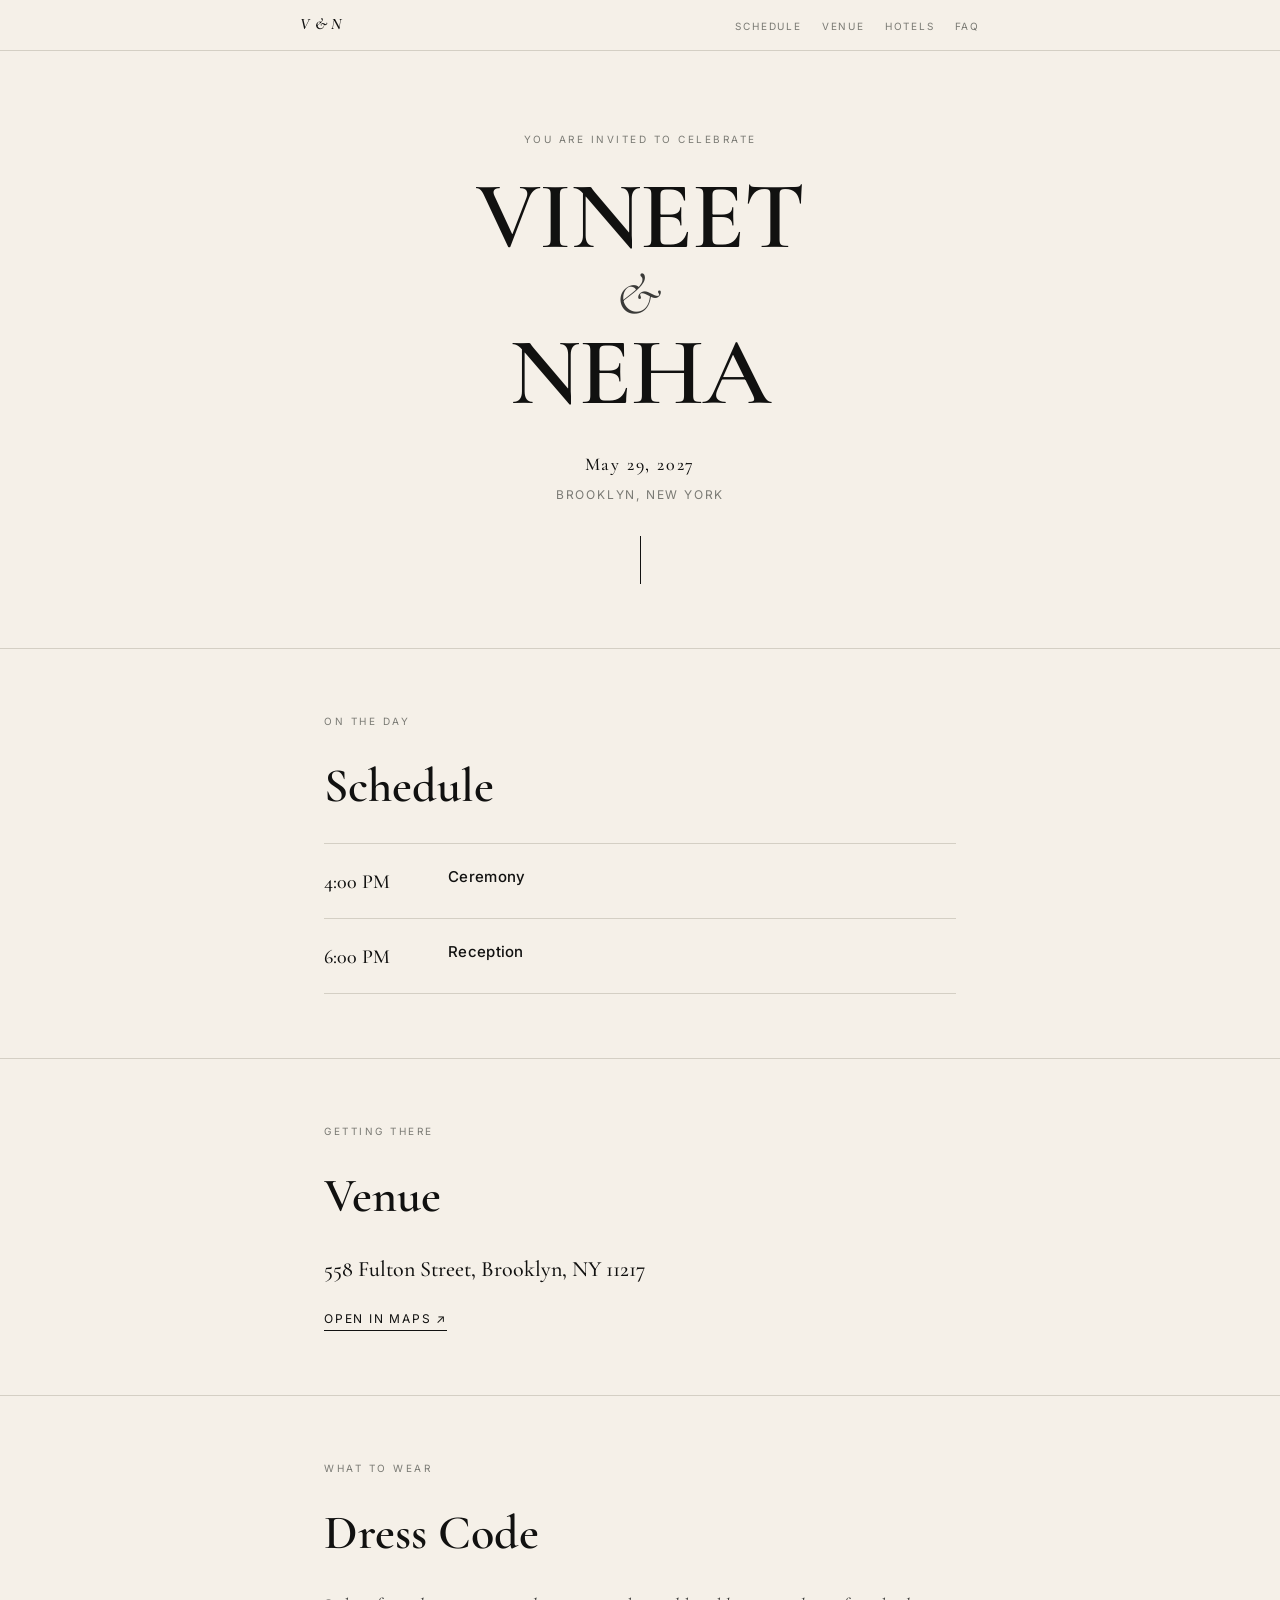
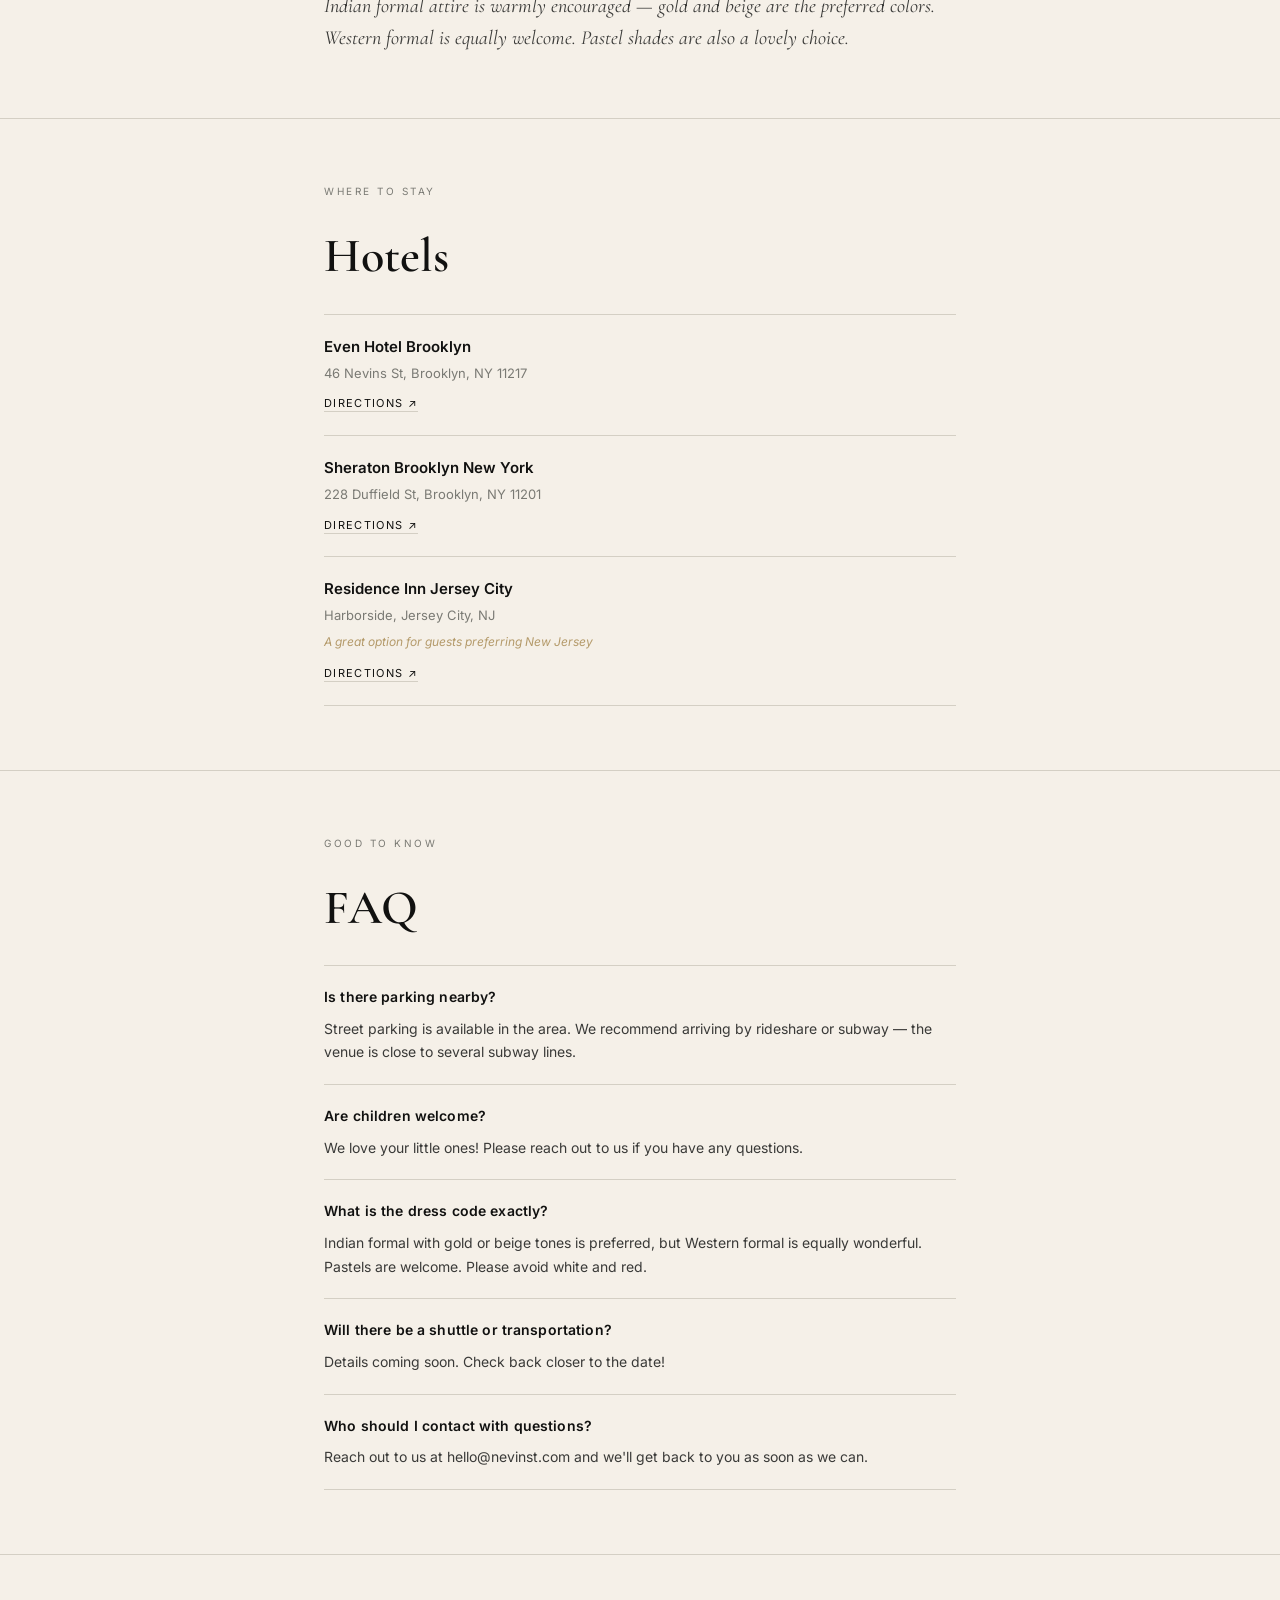
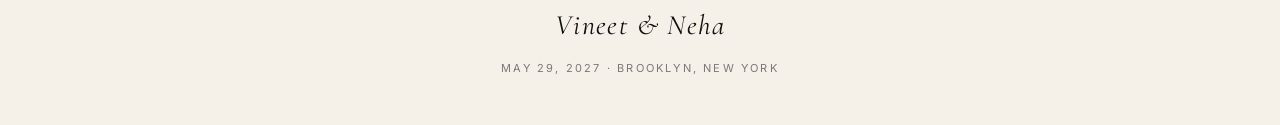
==== index.html @ 310048c6 "Initial wedding site — Vineet & Neha Static mobile-first single-page site with schedule, venue, dres" ====
<!DOCTYPE html>
<html lang="en">
<head>
  <meta charset="UTF-8" />
  <meta name="viewport" content="width=device-width, initial-scale=1.0" />
  <title>Vineet &amp; Neha — May 29, 2027</title>
  <meta name="description" content="Wedding logistics for Vineet &amp; Neha — May 29, 2027, Brooklyn, New York." />

  <!-- Fonts -->
  <link rel="preconnect" href="https://fonts.googleapis.com" />
  <link rel="preconnect" href="https://fonts.gstatic.com" crossorigin />
  <link href="https://fonts.googleapis.com/css2?family=Cormorant+Garamond:ital,wght@0,400;0,500;0,600;1,300;1,400;1,500&family=Inter:wght@400;500;600&display=swap" rel="stylesheet" />

  <link rel="stylesheet" href="style.css" />
</head>
<body>

  <!-- Navigation -->
  <nav>
    <div class="nav-inner">
      <a href="#hero" class="nav-brand">V &amp; N</a>
      <ul class="nav-links">
        <li><a href="#schedule">Schedule</a></li>
        <li><a href="#venue">Venue</a></li>
        <li><a href="#hotels">Hotels</a></li>
        <li><a href="#faq">FAQ</a></li>
      </ul>
    </div>
  </nav>

  <main>
    <!-- Hero -->
    <section id="hero">
      <div class="container">
        <p class="hero-eyebrow">You are invited to celebrate</p>
        <h1 class="hero-names">
          <span id="hero-p1"></span>
          <span class="hero-amp">&amp;</span>
          <span id="hero-p2"></span>
        </h1>
        <div class="hero-meta">
          <span class="hero-date" id="hero-date"></span>
          <span class="hero-location">Brooklyn, New York</span>
        </div>
        <div class="hero-rule"></div>
      </div>
    </section>

    <!-- Schedule -->
    <section id="schedule">
      <div class="container">
        <p class="section-label">On the day</p>
        <h2 class="section-title">Schedule</h2>
        <ul class="schedule-list" id="schedule-list"></ul>
      </div>
    </section>

    <!-- Venue -->
    <section id="venue">
      <div class="container">
        <p class="section-label">Getting there</p>
        <h2 class="section-title">Venue</h2>
        <p class="venue-address" id="venue-address"></p>
        <a class="map-link" id="venue-map" href="#" target="_blank" rel="noopener">
          Open in Maps ↗
        </a>
      </div>
    </section>

    <!-- Dress Code -->
    <section id="dresscode">
      <div class="container">
        <p class="section-label">What to wear</p>
        <h2 class="section-title">Dress Code</h2>
        <p class="dresscode-text" id="dresscode-text"></p>
      </div>
    </section>

    <!-- Hotels -->
    <section id="hotels">
      <div class="container">
        <p class="section-label">Where to stay</p>
        <h2 class="section-title">Hotels</h2>
        <ul class="hotel-list" id="hotel-list"></ul>
      </div>
    </section>

    <!-- FAQ -->
    <section id="faq">
      <div class="container">
        <p class="section-label">Good to know</p>
        <h2 class="section-title">FAQ</h2>
        <ul class="faq-list" id="faq-list"></ul>
      </div>
    </section>
  </main>

  <footer>
    <div class="container">
      <p class="footer-names" id="footer-names"></p>
      <p class="footer-date" id="footer-date"></p>
    </div>
  </footer>

  <!-- Content data -->
  <script src="content.js"></script>

  <!-- Render -->
  <script>
    // Hero
    document.getElementById("hero-p1").textContent = WEDDING.partner1.toUpperCase();
    document.getElementById("hero-p2").textContent = WEDDING.partner2.toUpperCase();
    document.getElementById("hero-date").textContent = WEDDING.date.display;

    // Schedule
    const scheduleList = document.getElementById("schedule-list");
    WEDDING.schedule.forEach(item => {
      const li = document.createElement("li");
      li.className = "schedule-item";
      li.innerHTML = `
        <span class="schedule-time">${item.time}</span>
        <span>
          <span class="schedule-event">${item.event}</span>
          ${item.note ? `<p class="schedule-note">${item.note}</p>` : ""}
        </span>
      `;
      scheduleList.appendChild(li);
    });

    // Venue
    document.getElementById("venue-address").textContent = WEDDING.venue.address;
    const mapLink = document.getElementById("venue-map");
    mapLink.href = WEDDING.venue.mapsUrl;

    // Dress code
    document.getElementById("dresscode-text").textContent = WEDDING.dresscode;

    // Hotels
    const hotelList = document.getElementById("hotel-list");
    WEDDING.hotels.forEach(hotel => {
      const li = document.createElement("li");
      li.className = "hotel-item";
      li.innerHTML = `
        <p class="hotel-name">${hotel.name}</p>
        <p class="hotel-address">${hotel.address}</p>
        ${hotel.note ? `<p class="hotel-note">${hotel.note}</p>` : ""}
        <a class="hotel-maps" href="${hotel.mapsUrl}" target="_blank" rel="noopener">Directions ↗</a>
      `;
      hotelList.appendChild(li);
    });

    // FAQ
    const faqList = document.getElementById("faq-list");
    WEDDING.faq.forEach(item => {
      const li = document.createElement("li");
      li.className = "faq-item";
      li.innerHTML = `
        <p class="faq-q">${item.q}</p>
        <p class="faq-a">${item.a}</p>
      `;
      faqList.appendChild(li);
    });

    // Footer
    document.getElementById("footer-names").textContent =
      `${WEDDING.partner1} & ${WEDDING.partner2}`;
    document.getElementById("footer-date").textContent = WEDDING.date.display + " · Brooklyn, New York";
  </script>

</body>
</html>
---- style.css ----
/* ─── Reset & Base ─────────────────────────────────────────────────────────── */
*, *::before, *::after { box-sizing: border-box; margin: 0; padding: 0; }

:root {
  --cream: #f5f0e8;
  --ink: #111110;
  --ink-soft: #3a3a38;
  --ink-muted: #7a7a74;
  --gold: #b49a6a;
  --rule: #d4cfc4;
  --font-display: 'Cormorant Garamond', 'Georgia', serif;
  --font-body: 'Inter', system-ui, sans-serif;
}

html { scroll-behavior: smooth; }

body {
  background: var(--cream);
  color: var(--ink);
  font-family: var(--font-body);
  font-size: 16px;
  line-height: 1.6;
  -webkit-font-smoothing: antialiased;
}

/* ─── Layout ───────────────────────────────────────────────────────────────── */
.container {
  width: 100%;
  max-width: 680px;
  margin: 0 auto;
  padding: 0 24px;
}

section {
  padding: 64px 0;
  border-top: 1px solid var(--rule);
}

section:first-of-type { border-top: none; }

/* ─── Hero ─────────────────────────────────────────────────────────────────── */
#hero {
  padding: 80px 0 64px;
  text-align: center;
  border-top: none;
}

.hero-eyebrow {
  font-family: var(--font-body);
  font-size: 10px;
  letter-spacing: 0.25em;
  text-transform: uppercase;
  color: var(--ink-muted);
  margin-bottom: 24px;
}

.hero-names {
  font-family: var(--font-display);
  font-size: clamp(56px, 14vw, 96px);
  font-weight: 600;
  letter-spacing: -0.01em;
  line-height: 0.95;
  text-transform: uppercase;
}

.hero-amp {
  display: block;
  font-style: italic;
  font-weight: 300;
  font-size: clamp(36px, 9vw, 60px);
  color: var(--ink-soft);
  letter-spacing: 0.05em;
  margin: 4px 0;
}

.hero-meta {
  margin-top: 32px;
  display: flex;
  flex-direction: column;
  align-items: center;
  gap: 6px;
}

.hero-date {
  font-family: var(--font-display);
  font-size: 18px;
  font-weight: 500;
  letter-spacing: 0.1em;
}

.hero-location {
  font-size: 12px;
  letter-spacing: 0.15em;
  text-transform: uppercase;
  color: var(--ink-muted);
}

.hero-rule {
  width: 1px;
  height: 48px;
  background: var(--ink);
  margin: 32px auto 0;
}

/* ─── Section headings ─────────────────────────────────────────────────────── */
.section-label {
  font-size: 10px;
  letter-spacing: 0.25em;
  text-transform: uppercase;
  color: var(--ink-muted);
  margin-bottom: 32px;
}

.section-title {
  font-family: var(--font-display);
  font-size: clamp(32px, 8vw, 48px);
  font-weight: 600;
  line-height: 1.05;
  margin-bottom: 32px;
}

/* ─── Schedule ─────────────────────────────────────────────────────────────── */
.schedule-list {
  list-style: none;
  display: flex;
  flex-direction: column;
  gap: 0;
}

.schedule-item {
  display: grid;
  grid-template-columns: 100px 1fr;
  gap: 0 24px;
  padding: 20px 0;
  border-bottom: 1px solid var(--rule);
  align-items: start;
}

.schedule-item:first-child { border-top: 1px solid var(--rule); }

.schedule-time {
  font-family: var(--font-display);
  font-size: 20px;
  font-weight: 500;
  padding-top: 2px;
}

.schedule-event {
  font-size: 15px;
  font-weight: 500;
  letter-spacing: 0.02em;
}

.schedule-note {
  font-size: 13px;
  color: var(--ink-muted);
  margin-top: 2px;
}

/* ─── Venue ────────────────────────────────────────────────────────────────── */
.venue-address {
  font-family: var(--font-display);
  font-size: 22px;
  font-weight: 500;
  line-height: 1.4;
  margin-bottom: 20px;
}

.map-link {
  display: inline-flex;
  align-items: center;
  gap: 8px;
  font-size: 12px;
  letter-spacing: 0.15em;
  text-transform: uppercase;
  color: var(--ink);
  text-decoration: none;
  border-bottom: 1px solid var(--ink);
  padding-bottom: 2px;
  transition: color 0.2s, border-color 0.2s;
}

.map-link:hover { color: var(--gold); border-color: var(--gold); }

/* ─── Dress Code ───────────────────────────────────────────────────────────── */
.dresscode-text {
  font-family: var(--font-display);
  font-size: 20px;
  font-weight: 400;
  font-style: italic;
  line-height: 1.6;
  color: var(--ink-soft);
}

/* ─── Hotels ───────────────────────────────────────────────────────────────── */
.hotel-list {
  list-style: none;
  display: flex;
  flex-direction: column;
  gap: 0;
}

.hotel-item {
  padding: 20px 0;
  border-bottom: 1px solid var(--rule);
}

.hotel-item:first-child { border-top: 1px solid var(--rule); }

.hotel-name {
  font-size: 15px;
  font-weight: 600;
  margin-bottom: 4px;
}

.hotel-address {
  font-size: 13px;
  color: var(--ink-muted);
  margin-bottom: 6px;
}

.hotel-note {
  font-size: 12px;
  font-style: italic;
  color: var(--gold);
  margin-bottom: 8px;
}

.hotel-maps {
  font-size: 11px;
  letter-spacing: 0.12em;
  text-transform: uppercase;
  color: var(--ink);
  text-decoration: none;
  border-bottom: 1px solid var(--rule);
  padding-bottom: 1px;
  transition: color 0.2s, border-color 0.2s;
}

.hotel-maps:hover { color: var(--gold); border-color: var(--gold); }

/* ─── FAQ ──────────────────────────────────────────────────────────────────── */
.faq-list {
  list-style: none;
  display: flex;
  flex-direction: column;
  gap: 0;
}

.faq-item {
  padding: 20px 0;
  border-bottom: 1px solid var(--rule);
}

.faq-item:first-child { border-top: 1px solid var(--rule); }

.faq-q {
  font-size: 14px;
  font-weight: 600;
  letter-spacing: 0.01em;
  margin-bottom: 8px;
}

.faq-a {
  font-size: 14px;
  color: var(--ink-soft);
  line-height: 1.7;
}

/* ─── Footer ───────────────────────────────────────────────────────────────── */
footer {
  padding: 48px 0;
  text-align: center;
  border-top: 1px solid var(--rule);
}

.footer-names {
  font-family: var(--font-display);
  font-size: 28px;
  font-style: italic;
  font-weight: 400;
  letter-spacing: 0.05em;
  margin-bottom: 12px;
}

.footer-date {
  font-size: 11px;
  letter-spacing: 0.2em;
  text-transform: uppercase;
  color: var(--ink-muted);
}

/* ─── Nav ──────────────────────────────────────────────────────────────────── */
nav {
  position: sticky;
  top: 0;
  z-index: 100;
  background: var(--cream);
  border-bottom: 1px solid var(--rule);
  padding: 12px 24px;
}

.nav-inner {
  max-width: 680px;
  margin: 0 auto;
  display: flex;
  justify-content: space-between;
  align-items: center;
  gap: 8px;
  flex-wrap: wrap;
}

.nav-brand {
  font-family: var(--font-display);
  font-size: 16px;
  font-weight: 600;
  font-style: italic;
  text-decoration: none;
  color: var(--ink);
  letter-spacing: 0.02em;
}

.nav-links {
  display: flex;
  gap: 20px;
  list-style: none;
}

.nav-links a {
  font-size: 10px;
  letter-spacing: 0.18em;
  text-transform: uppercase;
  color: var(--ink-muted);
  text-decoration: none;
  transition: color 0.2s;
}

.nav-links a:hover { color: var(--ink); }

/* ─── Responsive ───────────────────────────────────────────────────────────── */
@media (max-width: 480px) {
  .nav-links { gap: 12px; }
  .nav-links a { font-size: 9px; letter-spacing: 0.12em; }
  .schedule-item { grid-template-columns: 80px 1fr; gap: 0 16px; }
}
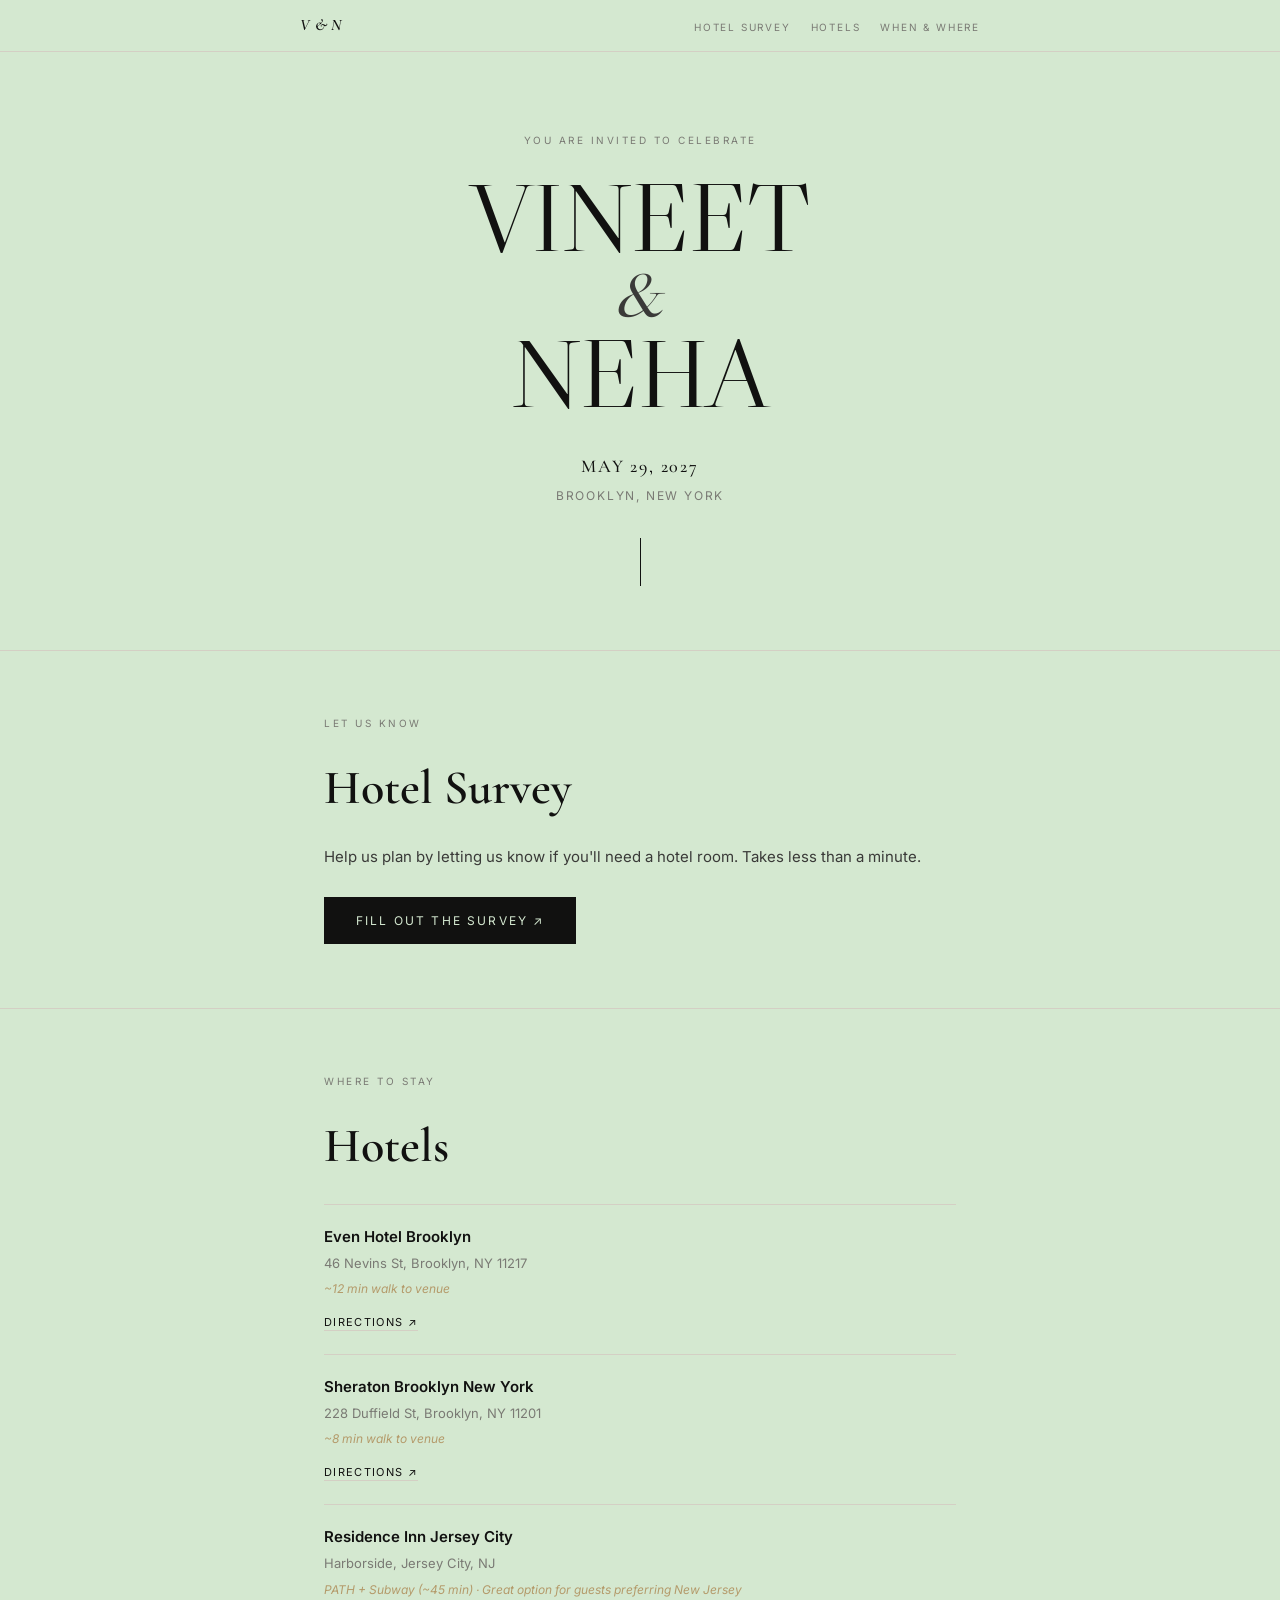
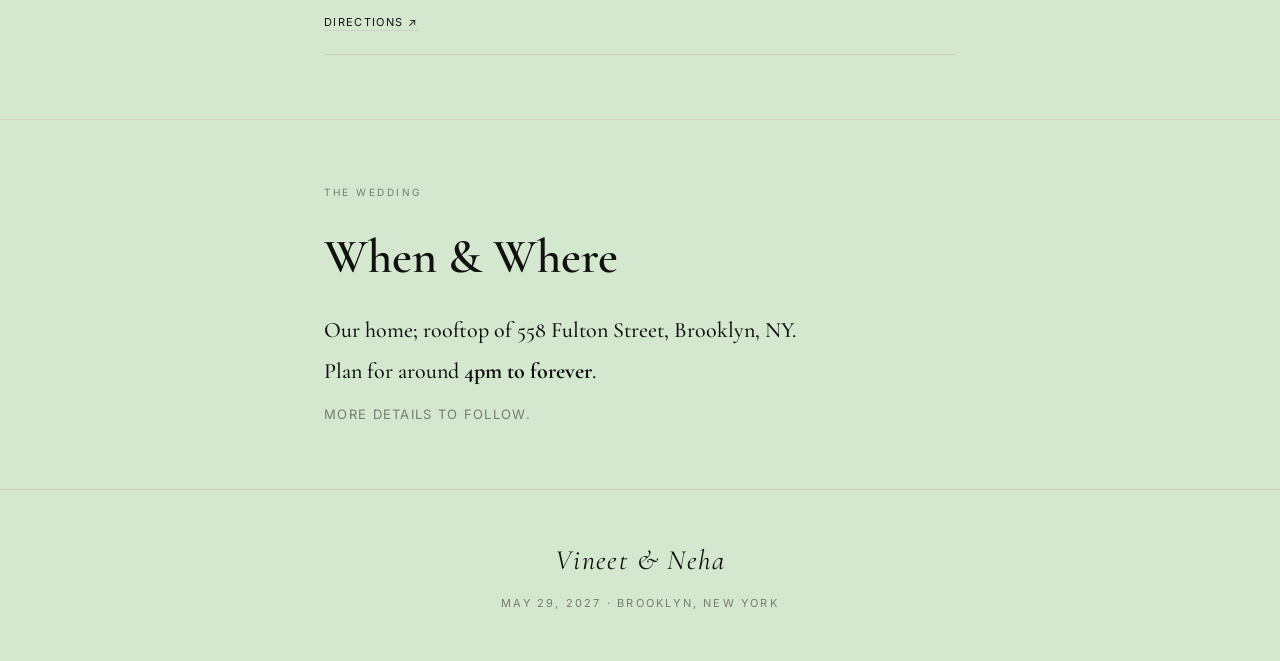
==== commit 5175330e: "Restructure site: new sections, font, and design updates - Swap hero font to Libre Caslon Display - " ====
--- a/index.html
+++ b/index.html
@@ -9,7 +9,7 @@
   <!-- Fonts -->
   <link rel="preconnect" href="https://fonts.googleapis.com" />
   <link rel="preconnect" href="https://fonts.gstatic.com" crossorigin />
-  <link href="https://fonts.googleapis.com/css2?family=Cormorant+Garamond:ital,wght@0,400;0,500;0,600;1,300;1,400;1,500&family=Inter:wght@400;500;600&display=swap" rel="stylesheet" />
+  <link href="https://fonts.googleapis.com/css2?family=Cormorant+Garamond:ital,wght@0,400;0,500;0,600;1,300;1,400;1,500&family=Inter:wght@400;500;600&family=Libre+Caslon+Display&display=swap" rel="stylesheet" />
 
   <link rel="stylesheet" href="style.css" />
 </head>
@@ -20,10 +20,10 @@
     <div class="nav-inner">
       <a href="#hero" class="nav-brand">V &amp; N</a>
       <ul class="nav-links">
-        <li><a href="#schedule">Schedule</a></li>
-        <li><a href="#venue">Venue</a></li>
+        <li><a href="#rsvp">Hotel Survey</a></li>
         <li><a href="#hotels">Hotels</a></li>
-        <li><a href="#faq">FAQ</a></li>
+        <li><a href="#when-where">When &amp; Where</a></li>
+        <!-- <li><a href="#dresscode">Dress Code</a></li> -->
       </ul>
     </div>
   </nav>
@@ -42,37 +42,17 @@
           <span class="hero-date" id="hero-date"></span>
           <span class="hero-location">Brooklyn, New York</span>
         </div>
-        <div class="hero-rule"></div>
+<div class="hero-rule"></div>
       </div>
     </section>
 
-    <!-- Schedule -->
-    <section id="schedule">
+    <!-- RSVP / Hotel Survey -->
+    <section id="rsvp">
       <div class="container">
-        <p class="section-label">On the day</p>
-        <h2 class="section-title">Schedule</h2>
-        <ul class="schedule-list" id="schedule-list"></ul>
-      </div>
-    </section>
-
-    <!-- Venue -->
-    <section id="venue">
-      <div class="container">
-        <p class="section-label">Getting there</p>
-        <h2 class="section-title">Venue</h2>
-        <p class="venue-address" id="venue-address"></p>
-        <a class="map-link" id="venue-map" href="#" target="_blank" rel="noopener">
-          Open in Maps ↗
-        </a>
-      </div>
-    </section>
-
-    <!-- Dress Code -->
-    <section id="dresscode">
-      <div class="container">
-        <p class="section-label">What to wear</p>
-        <h2 class="section-title">Dress Code</h2>
-        <p class="dresscode-text" id="dresscode-text"></p>
+        <p class="section-label">Let us know</p>
+        <h2 class="section-title">Hotel Survey</h2>
+        <p class="rsvp-intro">Help us plan by letting us know if you'll need a hotel room. Takes less than a minute.</p>
+        <a class="rsvp-btn" href="https://tally.so/r/VpGV4a" target="_blank" rel="noopener">Fill out the survey ↗</a>
       </div>
     </section>
 
@@ -85,12 +65,24 @@
       </div>
     </section>
 
-    <!-- FAQ -->
-    <section id="faq">
+    <!-- When & Where -->
+    <section id="when-where">
       <div class="container">
-        <p class="section-label">Good to know</p>
-        <h2 class="section-title">FAQ</h2>
-        <ul class="faq-list" id="faq-list"></ul>
+        <p class="section-label">The wedding</p>
+        <h2 class="section-title">When &amp; Where</h2>
+        <p class="when-where-text">Our home; rooftop of 558 Fulton Street, Brooklyn, NY.</p>
+        <p class="when-where-text">Plan for around <strong>4pm to forever</strong>.</p>
+        <p class="when-where-note">More details to follow.</p>
+      </div>
+    </section>
+
+    <!-- Dress Code -->
+    <section id="dresscode" style="display:none">
+      <div class="container">
+        <p class="section-label">What to wear</p>
+        <h2 class="section-title">Dress Code</h2>
+        <p class="dresscode-text" id="dresscode-text"></p>
+        <p class="dresscode-ref">Feel free to reference <a href="https://www.vogue.com/article/indian-wedding-etiquette" target="_blank" rel="noopener">this article</a> if you want more guidance — and check out the author&nbsp;;p</p>
       </div>
     </section>
   </main>
@@ -112,26 +104,6 @@
     document.getElementById("hero-p2").textContent = WEDDING.partner2.toUpperCase();
     document.getElementById("hero-date").textContent = WEDDING.date.display;
 
-    // Schedule
-    const scheduleList = document.getElementById("schedule-list");
-    WEDDING.schedule.forEach(item => {
-      const li = document.createElement("li");
-      li.className = "schedule-item";
-      li.innerHTML = `
-        <span class="schedule-time">${item.time}</span>
-        <span>
-          <span class="schedule-event">${item.event}</span>
-          ${item.note ? `<p class="schedule-note">${item.note}</p>` : ""}
-        </span>
-      `;
-      scheduleList.appendChild(li);
-    });
-
-    // Venue
-    document.getElementById("venue-address").textContent = WEDDING.venue.address;
-    const mapLink = document.getElementById("venue-map");
-    mapLink.href = WEDDING.venue.mapsUrl;
-
     // Dress code
     document.getElementById("dresscode-text").textContent = WEDDING.dresscode;
 
@@ -149,18 +121,6 @@
       hotelList.appendChild(li);
     });
 
-    // FAQ
-    const faqList = document.getElementById("faq-list");
-    WEDDING.faq.forEach(item => {
-      const li = document.createElement("li");
-      li.className = "faq-item";
-      li.innerHTML = `
-        <p class="faq-q">${item.q}</p>
-        <p class="faq-a">${item.a}</p>
-      `;
-      faqList.appendChild(li);
-    });
-
     // Footer
     document.getElementById("footer-names").textContent =
       `${WEDDING.partner1} & ${WEDDING.partner2}`;
--- a/style.css
+++ b/style.css
@@ -2,7 +2,7 @@
 *, *::before, *::after { box-sizing: border-box; margin: 0; padding: 0; }
 
 :root {
-  --cream: #f5f0e8;
+  --cream: #d4e8d0;
   --ink: #111110;
   --ink-soft: #3a3a38;
   --ink-muted: #7a7a74;
@@ -18,7 +18,7 @@
   background: var(--cream);
   color: var(--ink);
   font-family: var(--font-body);
-  font-size: 16px;
+  font-size: 17px;
   line-height: 1.6;
   -webkit-font-smoothing: antialiased;
 }
@@ -55,9 +55,9 @@
 }
 
 .hero-names {
-  font-family: var(--font-display);
+  font-family: 'Libre Caslon Display', serif;
   font-size: clamp(56px, 14vw, 96px);
-  font-weight: 600;
+  font-weight: 400;
   letter-spacing: -0.01em;
   line-height: 0.95;
   text-transform: uppercase;
@@ -95,6 +95,14 @@
   color: var(--ink-muted);
 }
 
+.hero-address {
+  font-size: 12px;
+  letter-spacing: 0.15em;
+  text-transform: uppercase;
+  color: var(--ink-muted);
+  margin-top: 12px;
+}
+
 .hero-rule {
   width: 1px;
   height: 48px;
@@ -192,6 +200,21 @@
   color: var(--ink-soft);
 }
 
+.dresscode-ref {
+  margin-top: 16px;
+  font-size: 14px;
+  color: var(--ink-soft);
+}
+
+.dresscode-ref a {
+  color: var(--ink);
+  text-decoration: underline;
+  text-underline-offset: 3px;
+  transition: color 0.2s;
+}
+
+.dresscode-ref a:hover { color: var(--gold); }
+
 /* ─── Hotels ───────────────────────────────────────────────────────────────── */
 .hotel-list {
   list-style: none;
@@ -265,6 +288,45 @@
   font-size: 14px;
   color: var(--ink-soft);
   line-height: 1.7;
+}
+
+/* ─── RSVP ─────────────────────────────────────────────────────────────────── */
+.rsvp-intro {
+  font-size: 15px;
+  color: var(--ink-soft);
+  margin-bottom: 28px;
+  line-height: 1.6;
+}
+
+.rsvp-btn {
+  display: inline-block;
+  padding: 14px 32px;
+  background: var(--ink);
+  color: var(--cream);
+  font-size: 12px;
+  letter-spacing: 0.18em;
+  text-transform: uppercase;
+  text-decoration: none;
+  transition: background 0.2s;
+}
+
+.rsvp-btn:hover { background: var(--ink-soft); }
+
+/* ─── When & Where ─────────────────────────────────────────────────────────── */
+.when-where-text {
+  font-family: var(--font-display);
+  font-size: 22px;
+  font-weight: 500;
+  line-height: 1.5;
+  margin-bottom: 8px;
+}
+
+.when-where-note {
+  margin-top: 16px;
+  font-size: 13px;
+  letter-spacing: 0.1em;
+  text-transform: uppercase;
+  color: var(--ink-muted);
 }
 
 /* ─── Footer ───────────────────────────────────────────────────────────────── */
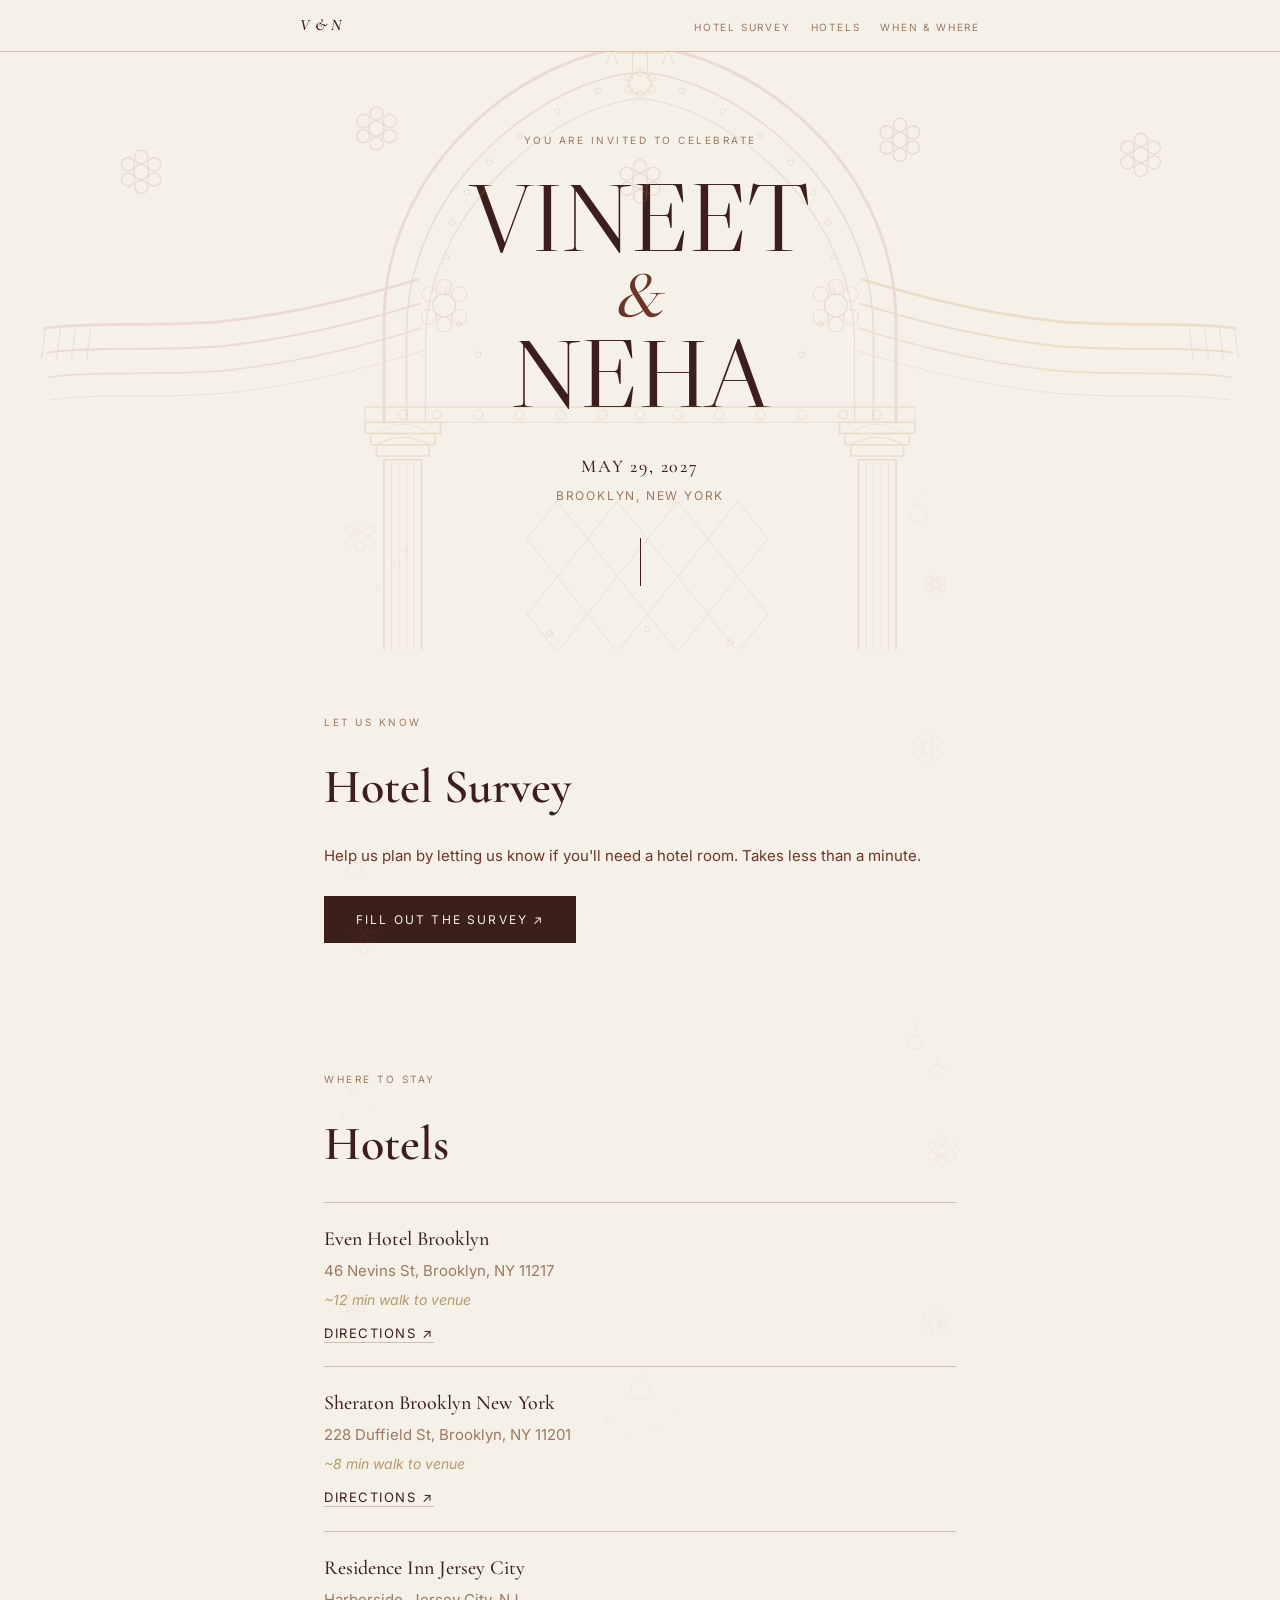
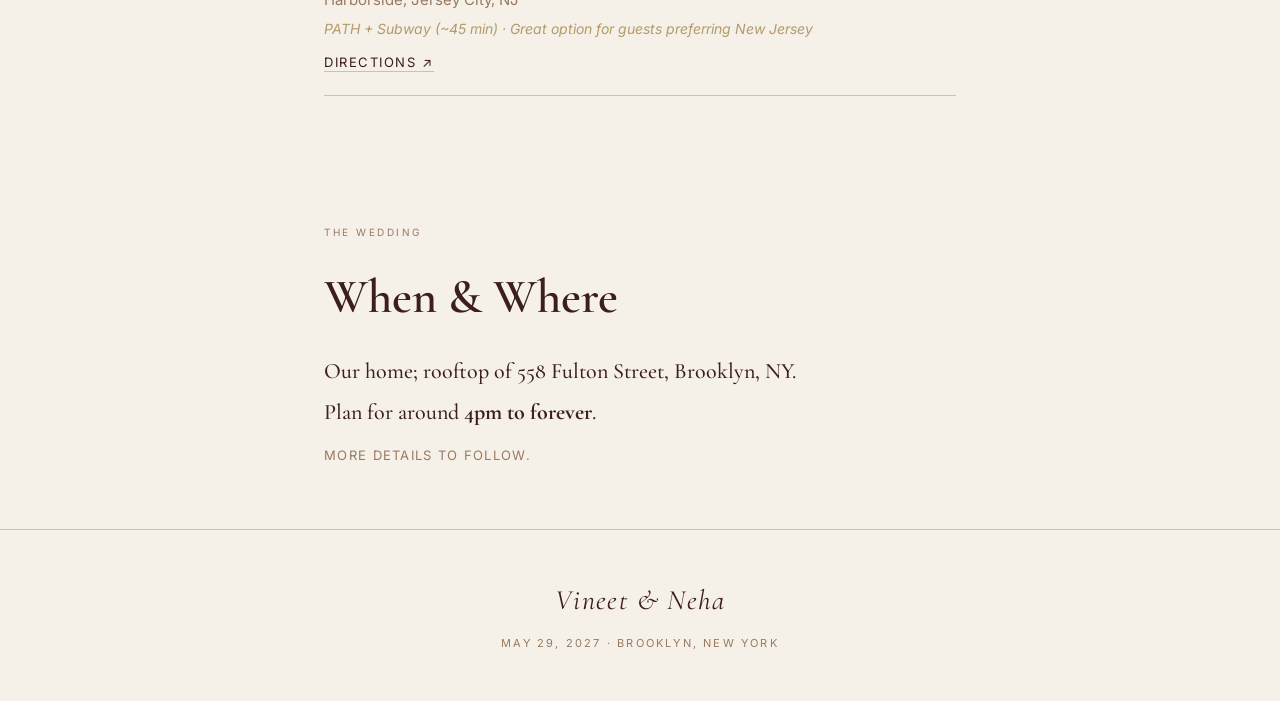
==== commit 2c321197: "Design overhaul: ornate Mughal arch, full-page florals, remove grid lines - Replace simple arch with" ====
--- a/index.html
+++ b/index.html
@@ -14,6 +14,124 @@
   <link rel="stylesheet" href="style.css" />
 </head>
 <body>
+
+  <!-- Full-page scattered florals -->
+  <svg class="page-florals" viewBox="0 0 680 2400" preserveAspectRatio="xMidYMin meet" xmlns="http://www.w3.org/2000/svg" fill="none">
+    <g stroke-linecap="round" stroke-linejoin="round" opacity="0.13">
+
+      <!-- ── Section 1 (rsvp area ~500–700px) ── -->
+      <!-- Marigold cluster top-left -->
+      <circle cx="48"  cy="560" r="5"   stroke="#c4907e" stroke-width="0.9"/>
+      <circle cx="48"  cy="549" r="4.5" stroke="#c4907e" stroke-width="0.8"/>
+      <circle cx="58"  cy="554" r="4.5" stroke="#c4907e" stroke-width="0.8"/>
+      <circle cx="58"  cy="566" r="4.5" stroke="#c4907e" stroke-width="0.8"/>
+      <circle cx="48"  cy="571" r="4.5" stroke="#c4907e" stroke-width="0.8"/>
+      <circle cx="38"  cy="566" r="4.5" stroke="#c4907e" stroke-width="0.8"/>
+      <circle cx="38"  cy="554" r="4.5" stroke="#c4907e" stroke-width="0.8"/>
+
+      <!-- Small petal scatter -->
+      <circle cx="82"  cy="590" r="2.5" stroke="#c4907e" stroke-width="0.6"/>
+      <circle cx="96"  cy="574" r="1.8" stroke="#c4907e" stroke-width="0.5"/>
+      <circle cx="66"  cy="612" r="2"   stroke="#c4907e" stroke-width="0.5"/>
+
+      <!-- Diya top-right -->
+      <path d="M 630 528 C 625 528 621 533 621 538 C 621 542 625 544 630 544 C 635 544 639 542 639 538 C 639 533 635 528 630 528Z" stroke="#c4a060" stroke-width="0.8"/>
+      <path d="M 630 528 C 630 522 633 519 635 517" stroke="#c4a060" stroke-width="0.6"/>
+      <path d="M 635 517 C 633 514 631 514 634 511" stroke="#c4a060" stroke-width="0.5"/>
+
+      <!-- Mini marigold right edge -->
+      <circle cx="648" cy="610" r="4"   stroke="#c4907e" stroke-width="0.7"/>
+      <circle cx="648" cy="602" r="3.5" stroke="#c4907e" stroke-width="0.6"/>
+      <circle cx="655" cy="606" r="3.5" stroke="#c4907e" stroke-width="0.6"/>
+      <circle cx="655" cy="614" r="3.5" stroke="#c4907e" stroke-width="0.6"/>
+      <circle cx="648" cy="618" r="3.5" stroke="#c4907e" stroke-width="0.6"/>
+      <circle cx="641" cy="614" r="3.5" stroke="#c4907e" stroke-width="0.6"/>
+      <circle cx="641" cy="606" r="3.5" stroke="#c4907e" stroke-width="0.6"/>
+
+      <!-- ── Section 2 (hotels area ~700–1050px) ── -->
+      <!-- Marigold right -->
+      <circle cx="640" cy="780" r="5"   stroke="#c4907e" stroke-width="0.9"/>
+      <circle cx="640" cy="769" r="4.5" stroke="#c4907e" stroke-width="0.8"/>
+      <circle cx="650" cy="774" r="4.5" stroke="#c4907e" stroke-width="0.8"/>
+      <circle cx="650" cy="786" r="4.5" stroke="#c4907e" stroke-width="0.8"/>
+      <circle cx="640" cy="791" r="4.5" stroke="#c4907e" stroke-width="0.8"/>
+      <circle cx="630" cy="786" r="4.5" stroke="#c4907e" stroke-width="0.8"/>
+      <circle cx="630" cy="774" r="4.5" stroke="#c4907e" stroke-width="0.8"/>
+
+      <!-- Petals left -->
+      <circle cx="32"  cy="820" r="2.5" stroke="#c4907e" stroke-width="0.6"/>
+      <circle cx="52"  cy="808" r="1.8" stroke="#c4907e" stroke-width="0.5"/>
+      <circle cx="20"  cy="840" r="2"   stroke="#c4907e" stroke-width="0.5"/>
+      <circle cx="68"  cy="834" r="1.5" stroke="#c4907e" stroke-width="0.4"/>
+
+      <!-- Small diya left -->
+      <path d="M 42 900 C 37 900 34 905 34 910 C 34 913 37 915 42 915 C 47 915 50 913 50 910 C 50 905 47 900 42 900Z" stroke="#c4a060" stroke-width="0.7"/>
+      <path d="M 42 900 C 42 895 44 892 46 890" stroke="#c4a060" stroke-width="0.5"/>
+      <path d="M 46 890 C 44 887 42 887 45 884" stroke="#c4a060" stroke-width="0.4"/>
+
+      <!-- Marigold cluster mid-right -->
+      <circle cx="52"  cy="980" r="4.5" stroke="#c4907e" stroke-width="0.8"/>
+      <circle cx="52"  cy="970" r="4"   stroke="#c4907e" stroke-width="0.7"/>
+      <circle cx="61"  cy="975" r="4"   stroke="#c4907e" stroke-width="0.7"/>
+      <circle cx="61"  cy="985" r="4"   stroke="#c4907e" stroke-width="0.7"/>
+      <circle cx="52"  cy="990" r="4"   stroke="#c4907e" stroke-width="0.7"/>
+      <circle cx="43"  cy="985" r="4"   stroke="#c4907e" stroke-width="0.7"/>
+      <circle cx="43"  cy="975" r="4"   stroke="#c4907e" stroke-width="0.7"/>
+
+      <!-- ── Section 3 (when & where ~1050–1300px) ── -->
+      <!-- Diya pair right -->
+      <path d="M 626 1080 C 621 1080 618 1084 618 1089 C 618 1092 621 1094 626 1094 C 631 1094 634 1092 634 1089 C 634 1084 631 1080 626 1080Z" stroke="#c4a060" stroke-width="0.8"/>
+      <path d="M 626 1080 C 626 1075 628 1072 630 1070" stroke="#c4a060" stroke-width="0.6"/>
+      <path d="M 630 1070 C 628 1067 626 1067 629 1064" stroke="#c4a060" stroke-width="0.5"/>
+      <path d="M 650 1110 C 645 1110 642 1114 642 1119 C 642 1122 645 1124 650 1124 C 655 1124 658 1122 658 1119 C 658 1114 655 1110 650 1110Z" stroke="#c4a060" stroke-width="0.7"/>
+      <path d="M 650 1110 C 650 1105 652 1102 654 1100" stroke="#c4a060" stroke-width="0.5"/>
+
+      <!-- Petal trail left -->
+      <circle cx="22"  cy="1120" r="2"   stroke="#c4907e" stroke-width="0.5"/>
+      <circle cx="38"  cy="1138" r="2.5" stroke="#c4907e" stroke-width="0.6"/>
+      <circle cx="58"  cy="1152" r="1.8" stroke="#c4907e" stroke-width="0.5"/>
+      <circle cx="30"  cy="1165" r="2"   stroke="#c4907e" stroke-width="0.5"/>
+
+      <!-- Large marigold right -->
+      <circle cx="655" cy="1200" r="5"   stroke="#c4907e" stroke-width="0.9"/>
+      <circle cx="655" cy="1189" r="4.5" stroke="#c4907e" stroke-width="0.8"/>
+      <circle cx="665" cy="1194" r="4.5" stroke="#c4907e" stroke-width="0.8"/>
+      <circle cx="665" cy="1206" r="4.5" stroke="#c4907e" stroke-width="0.8"/>
+      <circle cx="655" cy="1211" r="4.5" stroke="#c4907e" stroke-width="0.8"/>
+      <circle cx="645" cy="1206" r="4.5" stroke="#c4907e" stroke-width="0.8"/>
+      <circle cx="645" cy="1194" r="4.5" stroke="#c4907e" stroke-width="0.8"/>
+
+      <!-- ── Footer area ~1300–1500px ── -->
+      <!-- Marigold pair flanking footer -->
+      <circle cx="40"  cy="1360" r="4.5" stroke="#c4907e" stroke-width="0.8"/>
+      <circle cx="40"  cy="1350" r="4"   stroke="#c4907e" stroke-width="0.7"/>
+      <circle cx="49"  cy="1355" r="4"   stroke="#c4907e" stroke-width="0.7"/>
+      <circle cx="49"  cy="1365" r="4"   stroke="#c4907e" stroke-width="0.7"/>
+      <circle cx="40"  cy="1370" r="4"   stroke="#c4907e" stroke-width="0.7"/>
+      <circle cx="31"  cy="1365" r="4"   stroke="#c4907e" stroke-width="0.7"/>
+      <circle cx="31"  cy="1355" r="4"   stroke="#c4907e" stroke-width="0.7"/>
+
+      <circle cx="648" cy="1380" r="4.5" stroke="#c4907e" stroke-width="0.8"/>
+      <circle cx="648" cy="1370" r="4"   stroke="#c4907e" stroke-width="0.7"/>
+      <circle cx="657" cy="1375" r="4"   stroke="#c4907e" stroke-width="0.7"/>
+      <circle cx="657" cy="1385" r="4"   stroke="#c4907e" stroke-width="0.7"/>
+      <circle cx="648" cy="1390" r="4"   stroke="#c4907e" stroke-width="0.7"/>
+      <circle cx="639" cy="1385" r="4"   stroke="#c4907e" stroke-width="0.7"/>
+      <circle cx="639" cy="1375" r="4"   stroke="#c4907e" stroke-width="0.7"/>
+
+      <!-- Footer diya -->
+      <path d="M 340 1440 C 334 1440 330 1446 330 1452 C 330 1456 334 1459 340 1459 C 346 1459 350 1456 350 1452 C 350 1446 346 1440 340 1440Z" stroke="#c4a060" stroke-width="0.8"/>
+      <path d="M 340 1440 C 340 1433 343 1429 345 1427" stroke="#c4a060" stroke-width="0.6"/>
+      <path d="M 345 1427 C 343 1424 340 1424 343 1420" stroke="#c4a060" stroke-width="0.5"/>
+
+      <!-- Petal scatter footer -->
+      <circle cx="306" cy="1480" r="2"   stroke="#c4907e" stroke-width="0.5"/>
+      <circle cx="324" cy="1495" r="1.8" stroke="#c4907e" stroke-width="0.5"/>
+      <circle cx="356" cy="1488" r="2"   stroke="#c4907e" stroke-width="0.5"/>
+      <circle cx="374" cy="1476" r="1.5" stroke="#c4907e" stroke-width="0.4"/>
+
+    </g>
+  </svg>
 
   <!-- Navigation -->
   <nav>
@@ -31,6 +149,252 @@
   <main>
     <!-- Hero -->
     <section id="hero">
+
+      <!-- Rooftop illustration with ornate Mughal arch -->
+      <svg class="hero-illustration" viewBox="0 0 680 400" fill="none" preserveAspectRatio="xMidYMid slice" xmlns="http://www.w3.org/2000/svg">
+        <g stroke-linecap="round" stroke-linejoin="round">
+
+          <!-- Marigold garland clusters -->
+          <circle cx="75"  cy="105" r="4"   stroke="#c4907e" stroke-width="0.8"/>
+          <circle cx="75"  cy="97"  r="3.5" stroke="#c4907e" stroke-width="0.7"/>
+          <circle cx="82"  cy="101" r="3.5" stroke="#c4907e" stroke-width="0.7"/>
+          <circle cx="82"  cy="109" r="3.5" stroke="#c4907e" stroke-width="0.7"/>
+          <circle cx="75"  cy="113" r="3.5" stroke="#c4907e" stroke-width="0.7"/>
+          <circle cx="68"  cy="109" r="3.5" stroke="#c4907e" stroke-width="0.7"/>
+          <circle cx="68"  cy="101" r="3.5" stroke="#c4907e" stroke-width="0.7"/>
+          <circle cx="200" cy="82"  r="4"   stroke="#c4907e" stroke-width="0.8"/>
+          <circle cx="200" cy="74"  r="3.5" stroke="#c4907e" stroke-width="0.7"/>
+          <circle cx="207" cy="78"  r="3.5" stroke="#c4907e" stroke-width="0.7"/>
+          <circle cx="207" cy="86"  r="3.5" stroke="#c4907e" stroke-width="0.7"/>
+          <circle cx="200" cy="90"  r="3.5" stroke="#c4907e" stroke-width="0.7"/>
+          <circle cx="193" cy="86"  r="3.5" stroke="#c4907e" stroke-width="0.7"/>
+          <circle cx="193" cy="78"  r="3.5" stroke="#c4907e" stroke-width="0.7"/>
+          <circle cx="340" cy="110" r="4"   stroke="#c4907e" stroke-width="0.8"/>
+          <circle cx="340" cy="102" r="3.5" stroke="#c4907e" stroke-width="0.7"/>
+          <circle cx="347" cy="106" r="3.5" stroke="#c4907e" stroke-width="0.7"/>
+          <circle cx="347" cy="114" r="3.5" stroke="#c4907e" stroke-width="0.7"/>
+          <circle cx="340" cy="118" r="3.5" stroke="#c4907e" stroke-width="0.7"/>
+          <circle cx="333" cy="114" r="3.5" stroke="#c4907e" stroke-width="0.7"/>
+          <circle cx="333" cy="106" r="3.5" stroke="#c4907e" stroke-width="0.7"/>
+          <circle cx="478" cy="88"  r="4"   stroke="#c4907e" stroke-width="0.8"/>
+          <circle cx="478" cy="80"  r="3.5" stroke="#c4907e" stroke-width="0.7"/>
+          <circle cx="485" cy="84"  r="3.5" stroke="#c4907e" stroke-width="0.7"/>
+          <circle cx="485" cy="92"  r="3.5" stroke="#c4907e" stroke-width="0.7"/>
+          <circle cx="478" cy="96"  r="3.5" stroke="#c4907e" stroke-width="0.7"/>
+          <circle cx="471" cy="92"  r="3.5" stroke="#c4907e" stroke-width="0.7"/>
+          <circle cx="471" cy="84"  r="3.5" stroke="#c4907e" stroke-width="0.7"/>
+          <circle cx="606" cy="96"  r="4"   stroke="#c4907e" stroke-width="0.8"/>
+          <circle cx="606" cy="88"  r="3.5" stroke="#c4907e" stroke-width="0.7"/>
+          <circle cx="613" cy="92"  r="3.5" stroke="#c4907e" stroke-width="0.7"/>
+          <circle cx="613" cy="100" r="3.5" stroke="#c4907e" stroke-width="0.7"/>
+          <circle cx="606" cy="104" r="3.5" stroke="#c4907e" stroke-width="0.7"/>
+          <circle cx="599" cy="100" r="3.5" stroke="#c4907e" stroke-width="0.7"/>
+          <circle cx="599" cy="92"  r="3.5" stroke="#c4907e" stroke-width="0.7"/>
+
+          <!-- ═══ ORNATE MUGHAL ARCH ═══ -->
+
+          <!-- Outer pillar shafts -->
+          <rect x="204" y="258" width="20" height="142" stroke="#c4907e" stroke-width="0.8"/>
+          <rect x="456" y="258" width="20" height="142" stroke="#c4907e" stroke-width="0.8"/>
+
+          <!-- Pillar fluted channels (vertical lines inside pillars) -->
+          <line x1="208" y1="260" x2="208" y2="398" stroke="#c4907e" stroke-width="0.4"/>
+          <line x1="212" y1="260" x2="212" y2="398" stroke="#c4907e" stroke-width="0.4"/>
+          <line x1="216" y1="260" x2="216" y2="398" stroke="#c4907e" stroke-width="0.4"/>
+          <line x1="220" y1="260" x2="220" y2="398" stroke="#c4907e" stroke-width="0.4"/>
+          <line x1="460" y1="260" x2="460" y2="398" stroke="#c4907e" stroke-width="0.4"/>
+          <line x1="464" y1="260" x2="464" y2="398" stroke="#c4907e" stroke-width="0.4"/>
+          <line x1="468" y1="260" x2="468" y2="398" stroke="#c4907e" stroke-width="0.4"/>
+          <line x1="472" y1="260" x2="472" y2="398" stroke="#c4907e" stroke-width="0.4"/>
+
+          <!-- Pillar base mouldings -->
+          <rect x="200" y="390" width="28" height="4" stroke="#c4907e" stroke-width="0.7"/>
+          <rect x="452" y="390" width="28" height="4" stroke="#c4907e" stroke-width="0.7"/>
+          <rect x="197" y="394" width="34" height="6" stroke="#c4907e" stroke-width="0.8"/>
+          <rect x="449" y="394" width="34" height="6" stroke="#c4907e" stroke-width="0.8"/>
+
+          <!-- Pillar capital brackets (muqarnas-style stacked corbels) -->
+          <rect x="200" y="250" width="28" height="6"  stroke="#c4a060" stroke-width="0.8"/>
+          <rect x="197" y="244" width="34" height="6"  stroke="#c4a060" stroke-width="0.8"/>
+          <rect x="194" y="238" width="40" height="6"  stroke="#c4a060" stroke-width="0.8"/>
+          <rect x="452" y="250" width="28" height="6"  stroke="#c4a060" stroke-width="0.8"/>
+          <rect x="449" y="244" width="34" height="6"  stroke="#c4a060" stroke-width="0.8"/>
+          <rect x="446" y="238" width="40" height="6"  stroke="#c4a060" stroke-width="0.8"/>
+
+          <!-- Small decorative arches inside capitals -->
+          <path d="M200 250 Q214 242 228 250" stroke="#c4a060" stroke-width="0.5"/>
+          <path d="M200 244 Q214 234 228 244" stroke="#c4a060" stroke-width="0.4"/>
+          <path d="M452 250 Q466 242 480 250" stroke="#c4a060" stroke-width="0.5"/>
+          <path d="M452 244 Q466 234 480 244" stroke="#c4a060" stroke-width="0.4"/>
+
+          <!-- Main outer arch (pointed Mughal/ogee curve) -->
+          <path d="M 204 238 L 204 185 C 204 100 280 42 340 38 C 400 42 476 100 476 185 L 476 238" stroke="#c4907e" stroke-width="1.5"/>
+
+          <!-- Second arch layer (inner, offset inward) -->
+          <path d="M 216 238 L 216 190 C 216 112 288 56 340 52 C 392 56 464 112 464 190 L 464 238" stroke="#c4907e" stroke-width="0.8"/>
+
+          <!-- Third arch layer (innermost band) -->
+          <path d="M 226 238 L 226 196 C 226 125 294 70 340 66 C 386 70 454 125 454 196 L 454 238" stroke="#c4a060" stroke-width="0.6"/>
+
+          <!-- Jali lattice panel inside arch opening (geometric diamonds) -->
+          <!-- Row 1 -->
+          <line x1="280" y1="300" x2="296" y2="280" stroke="#c4907e" stroke-width="0.4"/>
+          <line x1="296" y1="280" x2="312" y2="300" stroke="#c4907e" stroke-width="0.4"/>
+          <line x1="312" y1="300" x2="296" y2="320" stroke="#c4907e" stroke-width="0.4"/>
+          <line x1="296" y1="320" x2="280" y2="300" stroke="#c4907e" stroke-width="0.4"/>
+          <line x1="312" y1="300" x2="328" y2="280" stroke="#c4907e" stroke-width="0.4"/>
+          <line x1="328" y1="280" x2="344" y2="300" stroke="#c4907e" stroke-width="0.4"/>
+          <line x1="344" y1="300" x2="328" y2="320" stroke="#c4907e" stroke-width="0.4"/>
+          <line x1="328" y1="320" x2="312" y2="300" stroke="#c4907e" stroke-width="0.4"/>
+          <line x1="344" y1="300" x2="360" y2="280" stroke="#c4907e" stroke-width="0.4"/>
+          <line x1="360" y1="280" x2="376" y2="300" stroke="#c4907e" stroke-width="0.4"/>
+          <line x1="376" y1="300" x2="360" y2="320" stroke="#c4907e" stroke-width="0.4"/>
+          <line x1="360" y1="320" x2="344" y2="300" stroke="#c4907e" stroke-width="0.4"/>
+          <line x1="376" y1="300" x2="392" y2="280" stroke="#c4907e" stroke-width="0.4"/>
+          <line x1="392" y1="280" x2="408" y2="300" stroke="#c4907e" stroke-width="0.4"/>
+          <line x1="408" y1="300" x2="392" y2="320" stroke="#c4907e" stroke-width="0.4"/>
+          <line x1="392" y1="320" x2="376" y2="300" stroke="#c4907e" stroke-width="0.4"/>
+          <!-- Row 2 (offset) -->
+          <line x1="280" y1="340" x2="296" y2="320" stroke="#c4907e" stroke-width="0.4"/>
+          <line x1="296" y1="320" x2="312" y2="340" stroke="#c4907e" stroke-width="0.4"/>
+          <line x1="312" y1="340" x2="296" y2="360" stroke="#c4907e" stroke-width="0.4"/>
+          <line x1="296" y1="360" x2="280" y2="340" stroke="#c4907e" stroke-width="0.4"/>
+          <line x1="312" y1="340" x2="328" y2="320" stroke="#c4907e" stroke-width="0.4"/>
+          <line x1="328" y1="320" x2="344" y2="340" stroke="#c4907e" stroke-width="0.4"/>
+          <line x1="344" y1="340" x2="328" y2="360" stroke="#c4907e" stroke-width="0.4"/>
+          <line x1="328" y1="360" x2="312" y2="340" stroke="#c4907e" stroke-width="0.4"/>
+          <line x1="344" y1="340" x2="360" y2="320" stroke="#c4907e" stroke-width="0.4"/>
+          <line x1="360" y1="320" x2="376" y2="340" stroke="#c4907e" stroke-width="0.4"/>
+          <line x1="376" y1="340" x2="360" y2="360" stroke="#c4907e" stroke-width="0.4"/>
+          <line x1="360" y1="360" x2="344" y2="340" stroke="#c4907e" stroke-width="0.4"/>
+          <line x1="376" y1="340" x2="392" y2="320" stroke="#c4907e" stroke-width="0.4"/>
+          <line x1="392" y1="320" x2="408" y2="340" stroke="#c4907e" stroke-width="0.4"/>
+          <line x1="408" y1="340" x2="392" y2="360" stroke="#c4907e" stroke-width="0.4"/>
+          <line x1="392" y1="360" x2="376" y2="340" stroke="#c4907e" stroke-width="0.4"/>
+
+          <!-- Arch frieze band (decorative strip just above capitals) -->
+          <rect x="194" y="230" width="292" height="8" stroke="#c4a060" stroke-width="0.6"/>
+          <!-- Frieze petal motifs -->
+          <circle cx="214" cy="234" r="2.5" stroke="#c4a060" stroke-width="0.5"/>
+          <circle cx="232" cy="234" r="2.5" stroke="#c4a060" stroke-width="0.5"/>
+          <circle cx="254" cy="234" r="2.5" stroke="#c4a060" stroke-width="0.5"/>
+          <circle cx="276" cy="234" r="2.5" stroke="#c4a060" stroke-width="0.5"/>
+          <circle cx="298" cy="234" r="2.5" stroke="#c4a060" stroke-width="0.5"/>
+          <circle cx="320" cy="234" r="2.5" stroke="#c4a060" stroke-width="0.5"/>
+          <circle cx="340" cy="234" r="2.5" stroke="#c4a060" stroke-width="0.5"/>
+          <circle cx="360" cy="234" r="2.5" stroke="#c4a060" stroke-width="0.5"/>
+          <circle cx="382" cy="234" r="2.5" stroke="#c4a060" stroke-width="0.5"/>
+          <circle cx="404" cy="234" r="2.5" stroke="#c4a060" stroke-width="0.5"/>
+          <circle cx="426" cy="234" r="2.5" stroke="#c4a060" stroke-width="0.5"/>
+          <circle cx="448" cy="234" r="2.5" stroke="#c4a060" stroke-width="0.5"/>
+          <circle cx="466" cy="234" r="2.5" stroke="#c4a060" stroke-width="0.5"/>
+
+          <!-- Spandrel lotus motifs (in the spaces beside the arch) -->
+          <!-- Left spandrel lotus -->
+          <circle cx="236" cy="176" r="6"   stroke="#c4907e" stroke-width="0.6"/>
+          <circle cx="236" cy="166" r="4"   stroke="#c4907e" stroke-width="0.5"/>
+          <circle cx="244" cy="170" r="4"   stroke="#c4907e" stroke-width="0.5"/>
+          <circle cx="244" cy="182" r="4"   stroke="#c4907e" stroke-width="0.5"/>
+          <circle cx="236" cy="186" r="4"   stroke="#c4907e" stroke-width="0.5"/>
+          <circle cx="228" cy="182" r="4"   stroke="#c4907e" stroke-width="0.5"/>
+          <circle cx="228" cy="170" r="4"   stroke="#c4907e" stroke-width="0.5"/>
+          <!-- Right spandrel lotus -->
+          <circle cx="444" cy="176" r="6"   stroke="#c4907e" stroke-width="0.6"/>
+          <circle cx="444" cy="166" r="4"   stroke="#c4907e" stroke-width="0.5"/>
+          <circle cx="452" cy="170" r="4"   stroke="#c4907e" stroke-width="0.5"/>
+          <circle cx="452" cy="182" r="4"   stroke="#c4907e" stroke-width="0.5"/>
+          <circle cx="444" cy="186" r="4"   stroke="#c4907e" stroke-width="0.5"/>
+          <circle cx="436" cy="182" r="4"   stroke="#c4907e" stroke-width="0.5"/>
+          <circle cx="436" cy="170" r="4"   stroke="#c4907e" stroke-width="0.5"/>
+
+          <!-- Arch border dot trail -->
+          <circle cx="254" cy="202" r="1.5" stroke="#c4a060" stroke-width="0.5"/>
+          <circle cx="244" cy="186" r="1.5" stroke="#c4a060" stroke-width="0.5"/>
+          <circle cx="238" cy="168" r="1.5" stroke="#c4a060" stroke-width="0.5"/>
+          <circle cx="237" cy="150" r="1.5" stroke="#c4a060" stroke-width="0.5"/>
+          <circle cx="240" cy="132" r="1.5" stroke="#c4a060" stroke-width="0.5"/>
+          <circle cx="248" cy="116" r="1.5" stroke="#c4a060" stroke-width="0.5"/>
+          <circle cx="260" cy="100" r="1.5" stroke="#c4a060" stroke-width="0.5"/>
+          <circle cx="276" cy="86"  r="1.5" stroke="#c4a060" stroke-width="0.5"/>
+          <circle cx="296" cy="73"  r="1.5" stroke="#c4a060" stroke-width="0.5"/>
+          <circle cx="318" cy="62"  r="1.5" stroke="#c4a060" stroke-width="0.5"/>
+          <circle cx="426" cy="202" r="1.5" stroke="#c4a060" stroke-width="0.5"/>
+          <circle cx="436" cy="186" r="1.5" stroke="#c4a060" stroke-width="0.5"/>
+          <circle cx="442" cy="168" r="1.5" stroke="#c4a060" stroke-width="0.5"/>
+          <circle cx="443" cy="150" r="1.5" stroke="#c4a060" stroke-width="0.5"/>
+          <circle cx="440" cy="132" r="1.5" stroke="#c4a060" stroke-width="0.5"/>
+          <circle cx="432" cy="116" r="1.5" stroke="#c4a060" stroke-width="0.5"/>
+          <circle cx="420" cy="100" r="1.5" stroke="#c4a060" stroke-width="0.5"/>
+          <circle cx="404" cy="86"  r="1.5" stroke="#c4a060" stroke-width="0.5"/>
+          <circle cx="384" cy="73"  r="1.5" stroke="#c4a060" stroke-width="0.5"/>
+          <circle cx="362" cy="62"  r="1.5" stroke="#c4a060" stroke-width="0.5"/>
+
+          <!-- Crown finial (chatri) at the top of arch -->
+          <!-- Central dome -->
+          <path d="M 328 42 C 328 28 334 20 340 18 C 346 20 352 28 352 42" stroke="#c4a060" stroke-width="0.9"/>
+          <line x1="328" y1="42" x2="352" y2="42" stroke="#c4a060" stroke-width="0.8"/>
+          <!-- Chatri neck -->
+          <line x1="336" y1="42" x2="336" y2="52" stroke="#c4a060" stroke-width="0.6"/>
+          <line x1="344" y1="42" x2="344" y2="52" stroke="#c4a060" stroke-width="0.6"/>
+          <!-- Finial spire -->
+          <path d="M 336 18 L 340 10 L 344 18" stroke="#c4a060" stroke-width="0.7"/>
+          <circle cx="340" cy="10" r="2.5" stroke="#c4a060" stroke-width="0.6"/>
+          <!-- Flanking mini spires -->
+          <path d="M 322 48 L 325 40 L 328 48" stroke="#c4a060" stroke-width="0.5"/>
+          <path d="M 352 48 L 355 40 L 358 48" stroke="#c4a060" stroke-width="0.5"/>
+          <circle cx="325" cy="40" r="1.5" stroke="#c4a060" stroke-width="0.4"/>
+          <circle cx="355" cy="40" r="1.5" stroke="#c4a060" stroke-width="0.4"/>
+
+          <!-- Keystone floral medallion -->
+          <circle cx="340" cy="58" r="6" stroke="#c4a060" stroke-width="0.7"/>
+          <circle cx="340" cy="52" r="2" stroke="#c4a060" stroke-width="0.5"/>
+          <circle cx="346" cy="55" r="2" stroke="#c4a060" stroke-width="0.5"/>
+          <circle cx="346" cy="61" r="2" stroke="#c4a060" stroke-width="0.5"/>
+          <circle cx="340" cy="64" r="2" stroke="#c4a060" stroke-width="0.5"/>
+          <circle cx="334" cy="61" r="2" stroke="#c4a060" stroke-width="0.5"/>
+          <circle cx="334" cy="55" r="2" stroke="#c4a060" stroke-width="0.5"/>
+
+          <!-- Dupatta left -->
+          <path d="M 222 162 C 190 172 156 180 122 184 C 88 188 54 184 24 188" stroke="#c4907e" stroke-width="1.4" fill="none"/>
+          <path d="M 223 175 C 191 185 157 193 123 197 C 89 201 55 197 25 201" stroke="#c4907e" stroke-width="1.0" fill="none"/>
+          <path d="M 224 188 C 192 198 158 206 124 210 C 90 214 56 210 26 214" stroke="#c4907e" stroke-width="0.7" fill="none"/>
+          <path d="M 225 200 C 193 210 159 218 125 222 C 91 226 57 222 27 226" stroke="#c4907e" stroke-width="0.4" fill="none"/>
+          <line x1="24"  y1="188" x2="22"  y2="204" stroke="#c4907e" stroke-width="0.5"/>
+          <line x1="32"  y1="189" x2="30"  y2="205" stroke="#c4907e" stroke-width="0.5"/>
+          <line x1="40"  y1="188" x2="38"  y2="204" stroke="#c4907e" stroke-width="0.5"/>
+          <line x1="48"  y1="189" x2="46"  y2="205" stroke="#c4907e" stroke-width="0.5"/>
+
+          <!-- Dupatta right -->
+          <path d="M 458 162 C 490 172 524 180 558 184 C 592 188 626 184 656 188" stroke="#c4a060" stroke-width="1.4" fill="none"/>
+          <path d="M 457 175 C 489 185 523 193 557 197 C 591 201 625 197 655 201" stroke="#c4a060" stroke-width="1.0" fill="none"/>
+          <path d="M 456 188 C 488 198 522 206 556 210 C 590 214 624 210 654 214" stroke="#c4a060" stroke-width="0.7" fill="none"/>
+          <path d="M 455 200 C 487 210 521 218 555 222 C 589 226 623 222 653 226" stroke="#c4a060" stroke-width="0.4" fill="none"/>
+          <line x1="656" y1="188" x2="658" y2="204" stroke="#c4a060" stroke-width="0.5"/>
+          <line x1="648" y1="189" x2="650" y2="205" stroke="#c4a060" stroke-width="0.5"/>
+          <line x1="640" y1="188" x2="642" y2="204" stroke="#c4a060" stroke-width="0.5"/>
+          <line x1="632" y1="189" x2="634" y2="205" stroke="#c4a060" stroke-width="0.5"/>
+
+          <!-- Diyas -->
+          <path d="M 192 384 C 186 384 182 390 182 396 C 182 400 186 403 192 403 C 198 403 202 400 202 396 C 202 390 198 384 192 384Z" stroke="#c4a060" stroke-width="0.9"/>
+          <path d="M 192 384 C 192 377 196 372 198 370" stroke="#c4a060" stroke-width="0.7"/>
+          <path d="M 198 370 C 196 366 193 366 197 362" stroke="#c4a060" stroke-width="0.6"/>
+          <path d="M 488 384 C 482 384 478 390 478 396 C 478 400 482 403 488 403 C 494 403 498 400 498 396 C 498 390 494 384 488 384Z" stroke="#c4a060" stroke-width="0.9"/>
+          <path d="M 488 384 C 488 377 492 372 494 370" stroke="#c4a060" stroke-width="0.7"/>
+          <path d="M 494 370 C 492 366 489 366 493 362" stroke="#c4a060" stroke-width="0.6"/>
+          <path d="M 334 393 C 329 393 326 397 326 400 C 326 403 329 405 334 405 C 339 405 342 403 342 400 C 342 397 339 393 334 393Z" stroke="#c4a060" stroke-width="0.8"/>
+          <path d="M 334 393 C 334 388 336 385 337 383" stroke="#c4a060" stroke-width="0.6"/>
+          <path d="M 337 383 C 335 380 333 380 336 377" stroke="#c4a060" stroke-width="0.5"/>
+
+          <!-- Scattered petals -->
+          <circle cx="310" cy="362" r="2"   stroke="#c4907e" stroke-width="0.6"/>
+          <circle cx="344" cy="348" r="1.5" stroke="#c4907e" stroke-width="0.5"/>
+          <circle cx="372" cy="370" r="2"   stroke="#c4907e" stroke-width="0.6"/>
+          <circle cx="292" cy="350" r="1.5" stroke="#c4907e" stroke-width="0.5"/>
+          <circle cx="388" cy="355" r="1.5" stroke="#c4907e" stroke-width="0.5"/>
+
+        </g>
+      </svg>
+
       <div class="container">
         <p class="hero-eyebrow">You are invited to celebrate</p>
         <h1 class="hero-names">
@@ -42,7 +406,8 @@
           <span class="hero-date" id="hero-date"></span>
           <span class="hero-location">Brooklyn, New York</span>
         </div>
-<div class="hero-rule"></div>
+
+        <div class="hero-rule"></div>
       </div>
     </section>
 
--- a/style.css
+++ b/style.css
@@ -2,12 +2,14 @@
 *, *::before, *::after { box-sizing: border-box; margin: 0; padding: 0; }
 
 :root {
-  --cream: #d4e8d0;
-  --ink: #111110;
-  --ink-soft: #3a3a38;
-  --ink-muted: #7a7a74;
+  --cream: #f5f0e8;
+  --ink: #3c1f1a;
+  --ink-soft: #6b3528;
+  --ink-muted: #9b7a62;
   --gold: #b49a6a;
-  --rule: #d4cfc4;
+  --garnet: #8B3030;
+  --squiggle: #c4907e;
+  --rule: #d0bfaa;
   --font-display: 'Cormorant Garamond', 'Georgia', serif;
   --font-body: 'Inter', system-ui, sans-serif;
 }
@@ -21,6 +23,19 @@
   font-size: 17px;
   line-height: 1.6;
   -webkit-font-smoothing: antialiased;
+  position: relative;
+}
+
+
+/* ─── Full-page florals ────────────────────────────────────────────────────── */
+.page-florals {
+  position: absolute;
+  top: 0;
+  left: 0;
+  width: 100%;
+  height: 100%;
+  pointer-events: none;
+  z-index: 0;
 }
 
 /* ─── Layout ───────────────────────────────────────────────────────────────── */
@@ -33,16 +48,27 @@
 
 section {
   padding: 64px 0;
-  border-top: 1px solid var(--rule);
-}
-
-section:first-of-type { border-top: none; }
+}
 
 /* ─── Hero ─────────────────────────────────────────────────────────────────── */
 #hero {
   padding: 80px 0 64px;
   text-align: center;
   border-top: none;
+  position: relative;
+  overflow: hidden;
+}
+
+.hero-illustration {
+  position: absolute;
+  inset: 0;
+  width: 100%;
+  height: 100%;
+  pointer-events: none;
+}
+
+.hero-illustration > g {
+  opacity: 0.22;
 }
 
 .hero-eyebrow {
@@ -231,26 +257,27 @@
 .hotel-item:first-child { border-top: 1px solid var(--rule); }
 
 .hotel-name {
+  font-family: var(--font-display);
+  font-size: 20px;
+  font-weight: 500;
+  margin-bottom: 4px;
+}
+
+.hotel-address {
   font-size: 15px;
-  font-weight: 600;
-  margin-bottom: 4px;
-}
-
-.hotel-address {
-  font-size: 13px;
   color: var(--ink-muted);
   margin-bottom: 6px;
 }
 
 .hotel-note {
-  font-size: 12px;
+  font-size: 14px;
   font-style: italic;
   color: var(--gold);
   margin-bottom: 8px;
 }
 
 .hotel-maps {
-  font-size: 11px;
+  font-size: 13px;
   letter-spacing: 0.12em;
   text-transform: uppercase;
   color: var(--ink);
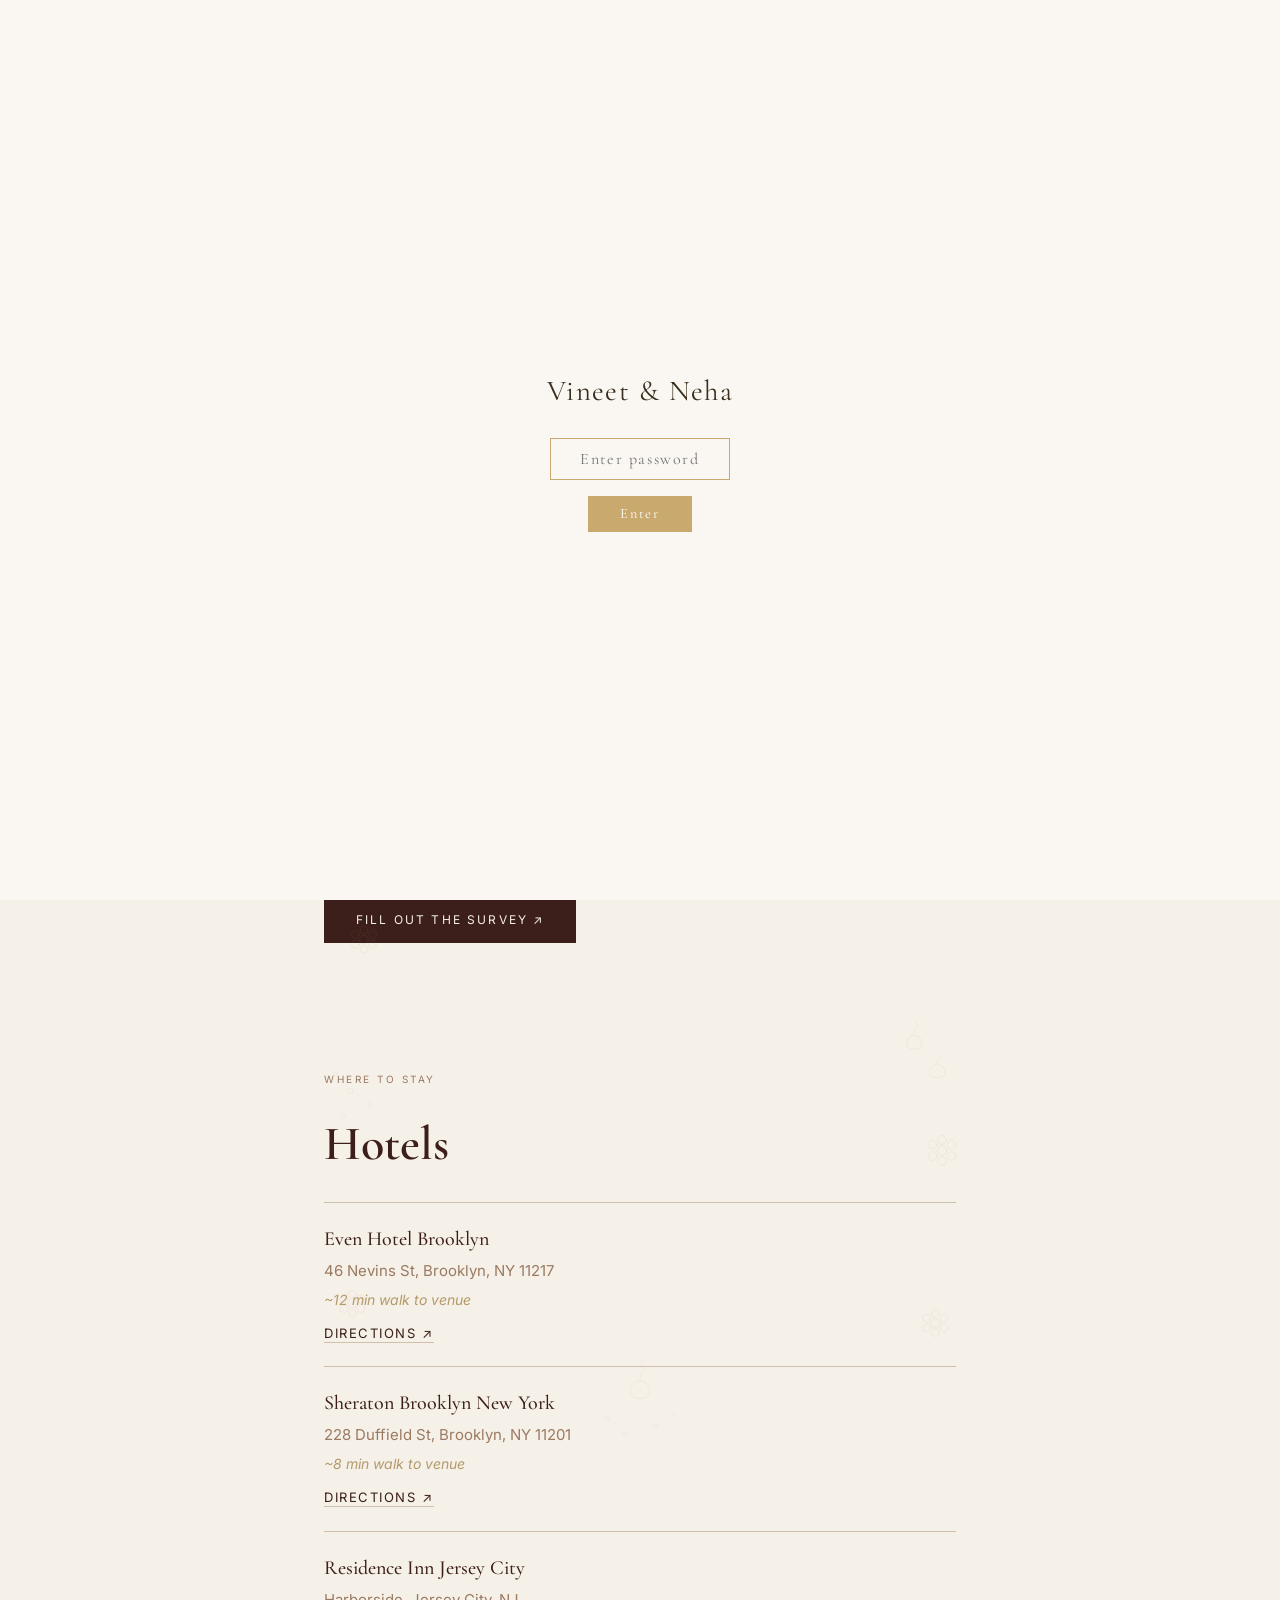
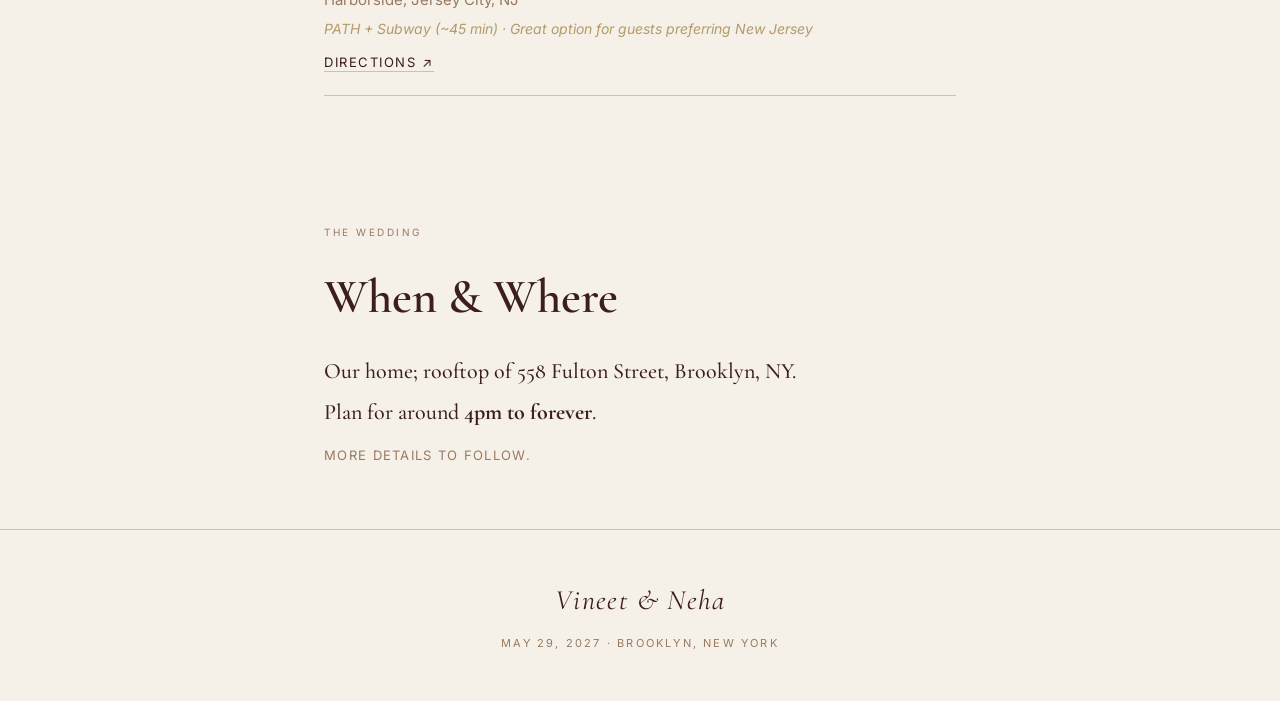
==== commit f310d45e: "Add password gate" ====
--- a/index.html
+++ b/index.html
@@ -12,8 +12,45 @@
   <link href="https://fonts.googleapis.com/css2?family=Cormorant+Garamond:ital,wght@0,400;0,500;0,600;1,300;1,400;1,500&family=Inter:wght@400;500;600&family=Libre+Caslon+Display&display=swap" rel="stylesheet" />
 
   <link rel="stylesheet" href="style.css" />
+  <style>
+    #password-gate {
+      position: fixed; inset: 0; background: #faf7f2;
+      display: flex; flex-direction: column; align-items: center; justify-content: center;
+      z-index: 9999; font-family: 'Cormorant Garamond', serif;
+    }
+    #password-gate h2 { font-size: 1.8rem; color: #3a2e1e; margin-bottom: 1.5rem; font-weight: 400; letter-spacing: 0.05em; }
+    #password-gate input {
+      border: 1px solid #c9a96e; background: transparent; padding: 0.6rem 1rem;
+      font-family: inherit; font-size: 1rem; color: #3a2e1e; text-align: center;
+      outline: none; width: 180px; letter-spacing: 0.1em;
+    }
+    #password-gate button {
+      margin-top: 1rem; padding: 0.6rem 2rem; background: #c9a96e; border: none;
+      color: #fff; font-family: inherit; font-size: 0.9rem; letter-spacing: 0.12em;
+      cursor: pointer;
+    }
+    #password-gate .error { color: #a0522d; font-size: 0.85rem; margin-top: 0.75rem; }
+  </style>
 </head>
 <body>
+  <div id="password-gate">
+    <h2>Vineet &amp; Neha</h2>
+    <input type="password" id="pw-input" placeholder="Enter password" />
+    <button onclick="checkPassword()">Enter</button>
+    <p class="error" id="pw-error" style="display:none">Incorrect password</p>
+  </div>
+  <script>
+    function checkPassword() {
+      if (document.getElementById('pw-input').value === 'May29') {
+        document.getElementById('password-gate').style.display = 'none';
+      } else {
+        document.getElementById('pw-error').style.display = 'block';
+      }
+    }
+    document.getElementById('pw-input').addEventListener('keydown', function(e) {
+      if (e.key === 'Enter') checkPassword();
+    });
+  </script>
 
   <!-- Full-page scattered florals -->
   <svg class="page-florals" viewBox="0 0 680 2400" preserveAspectRatio="xMidYMin meet" xmlns="http://www.w3.org/2000/svg" fill="none">
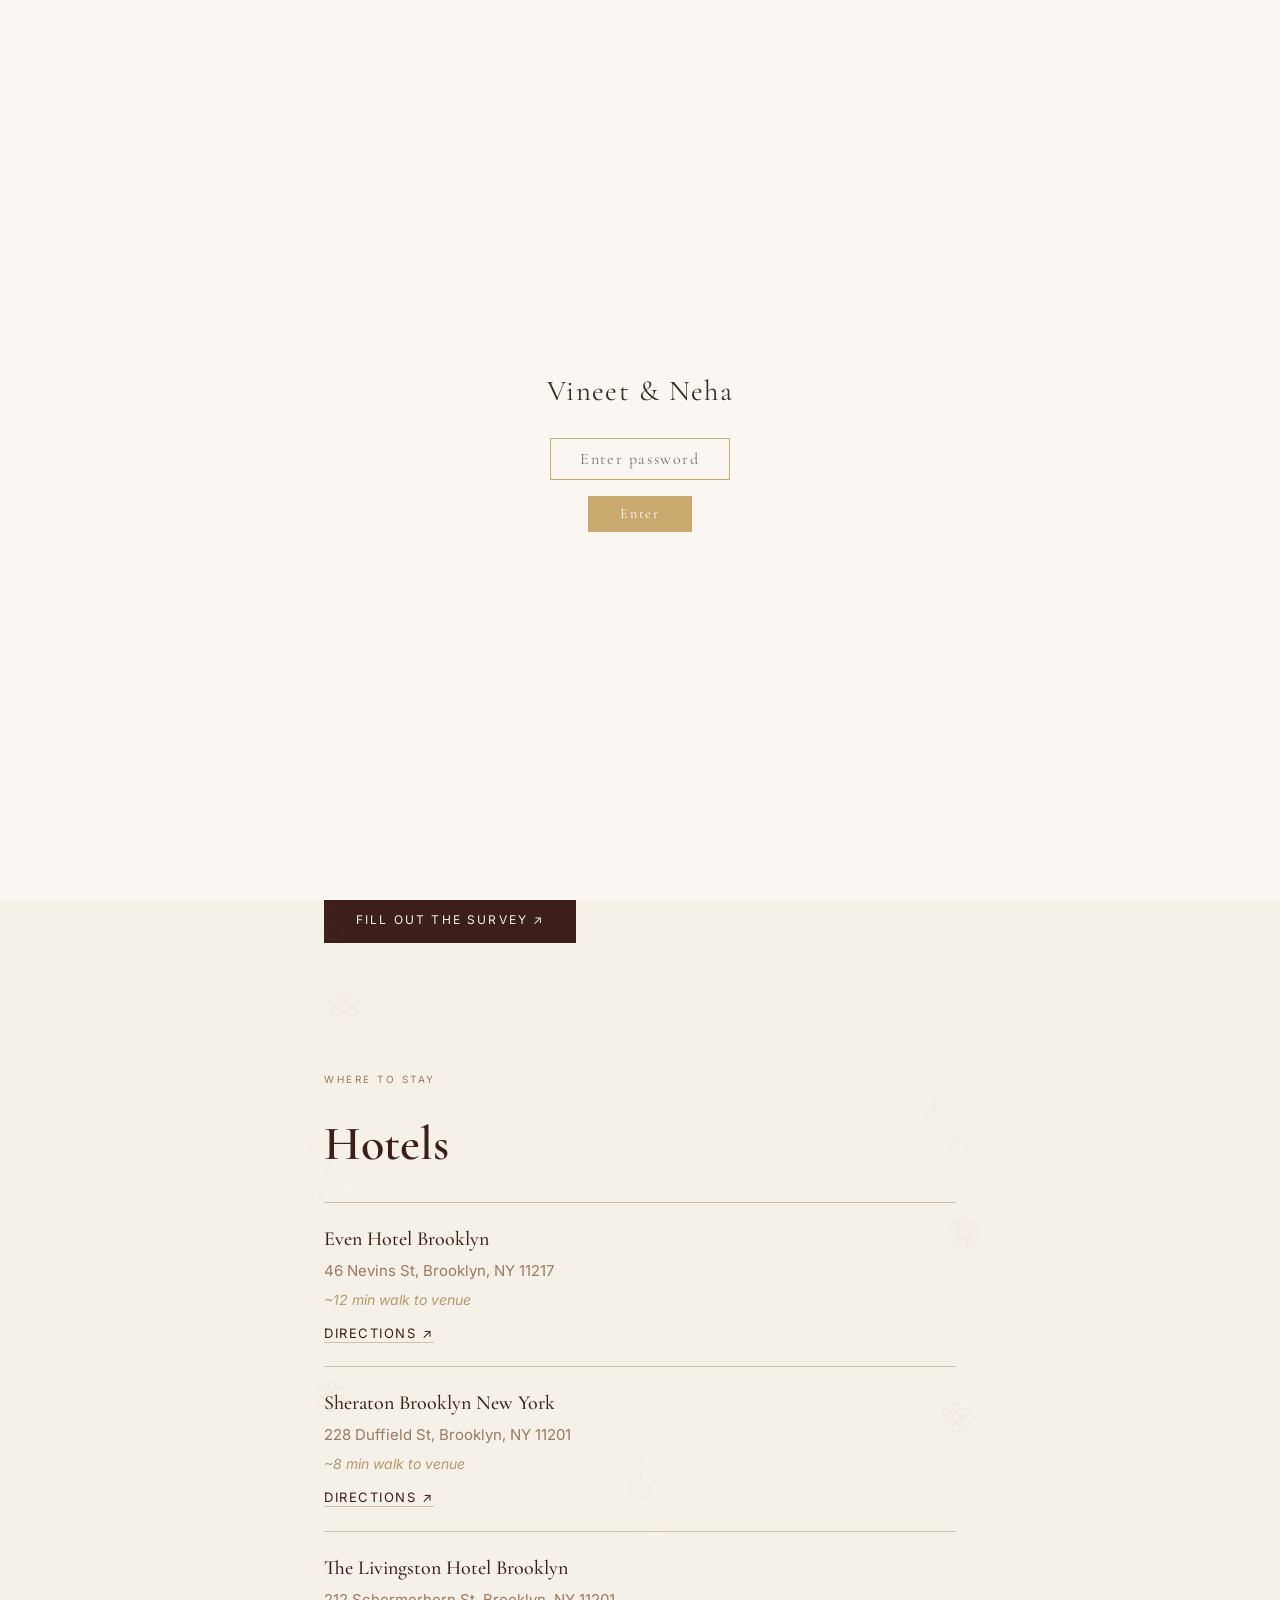
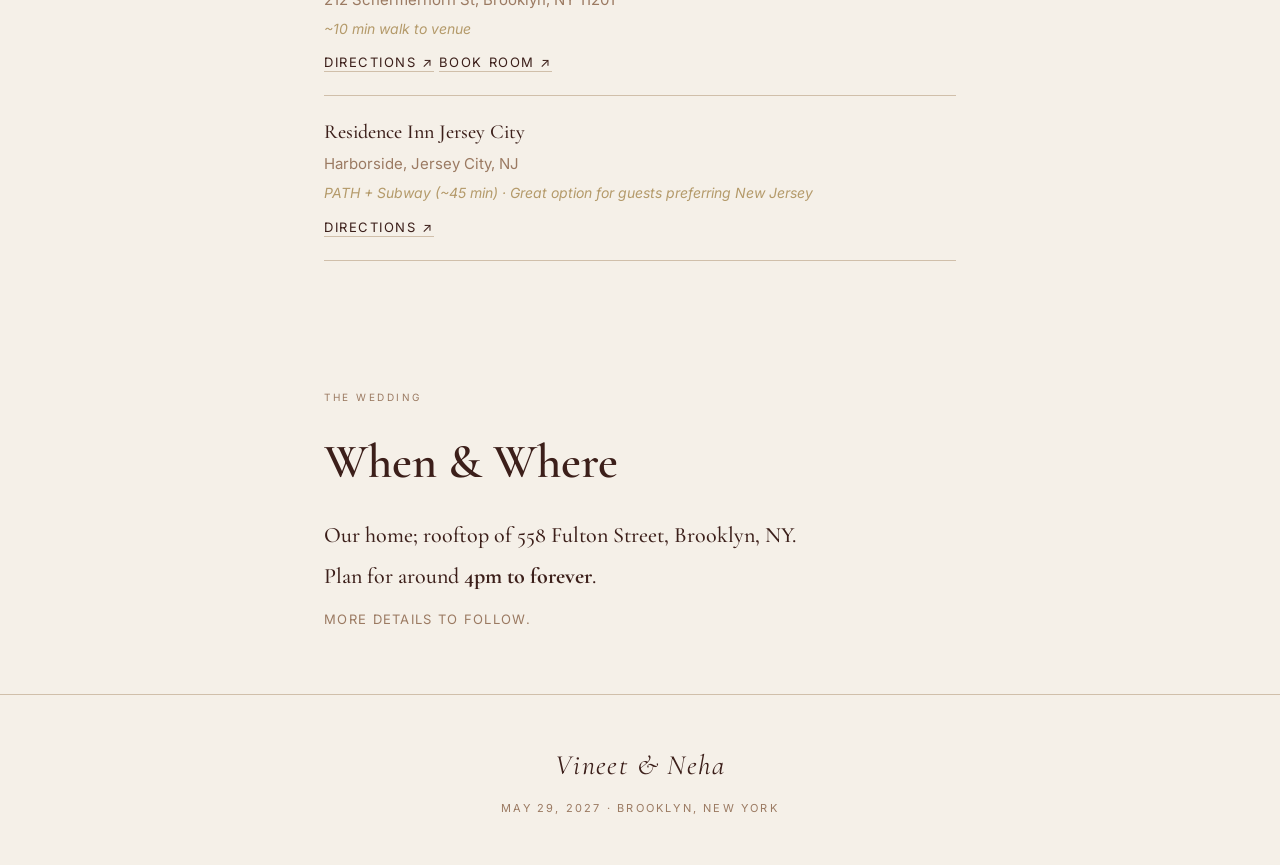
==== commit fb4799c8: "Render booking link for hotels that have one" ====
--- a/index.html
+++ b/index.html
@@ -519,6 +519,7 @@
         <p class="hotel-address">${hotel.address}</p>
         ${hotel.note ? `<p class="hotel-note">${hotel.note}</p>` : ""}
         <a class="hotel-maps" href="${hotel.mapsUrl}" target="_blank" rel="noopener">Directions ↗</a>
+        ${hotel.bookingUrl ? `<a class="hotel-maps" href="${hotel.bookingUrl}" target="_blank" rel="noopener">Book Room ↗</a>` : ""}
       `;
       hotelList.appendChild(li);
     });
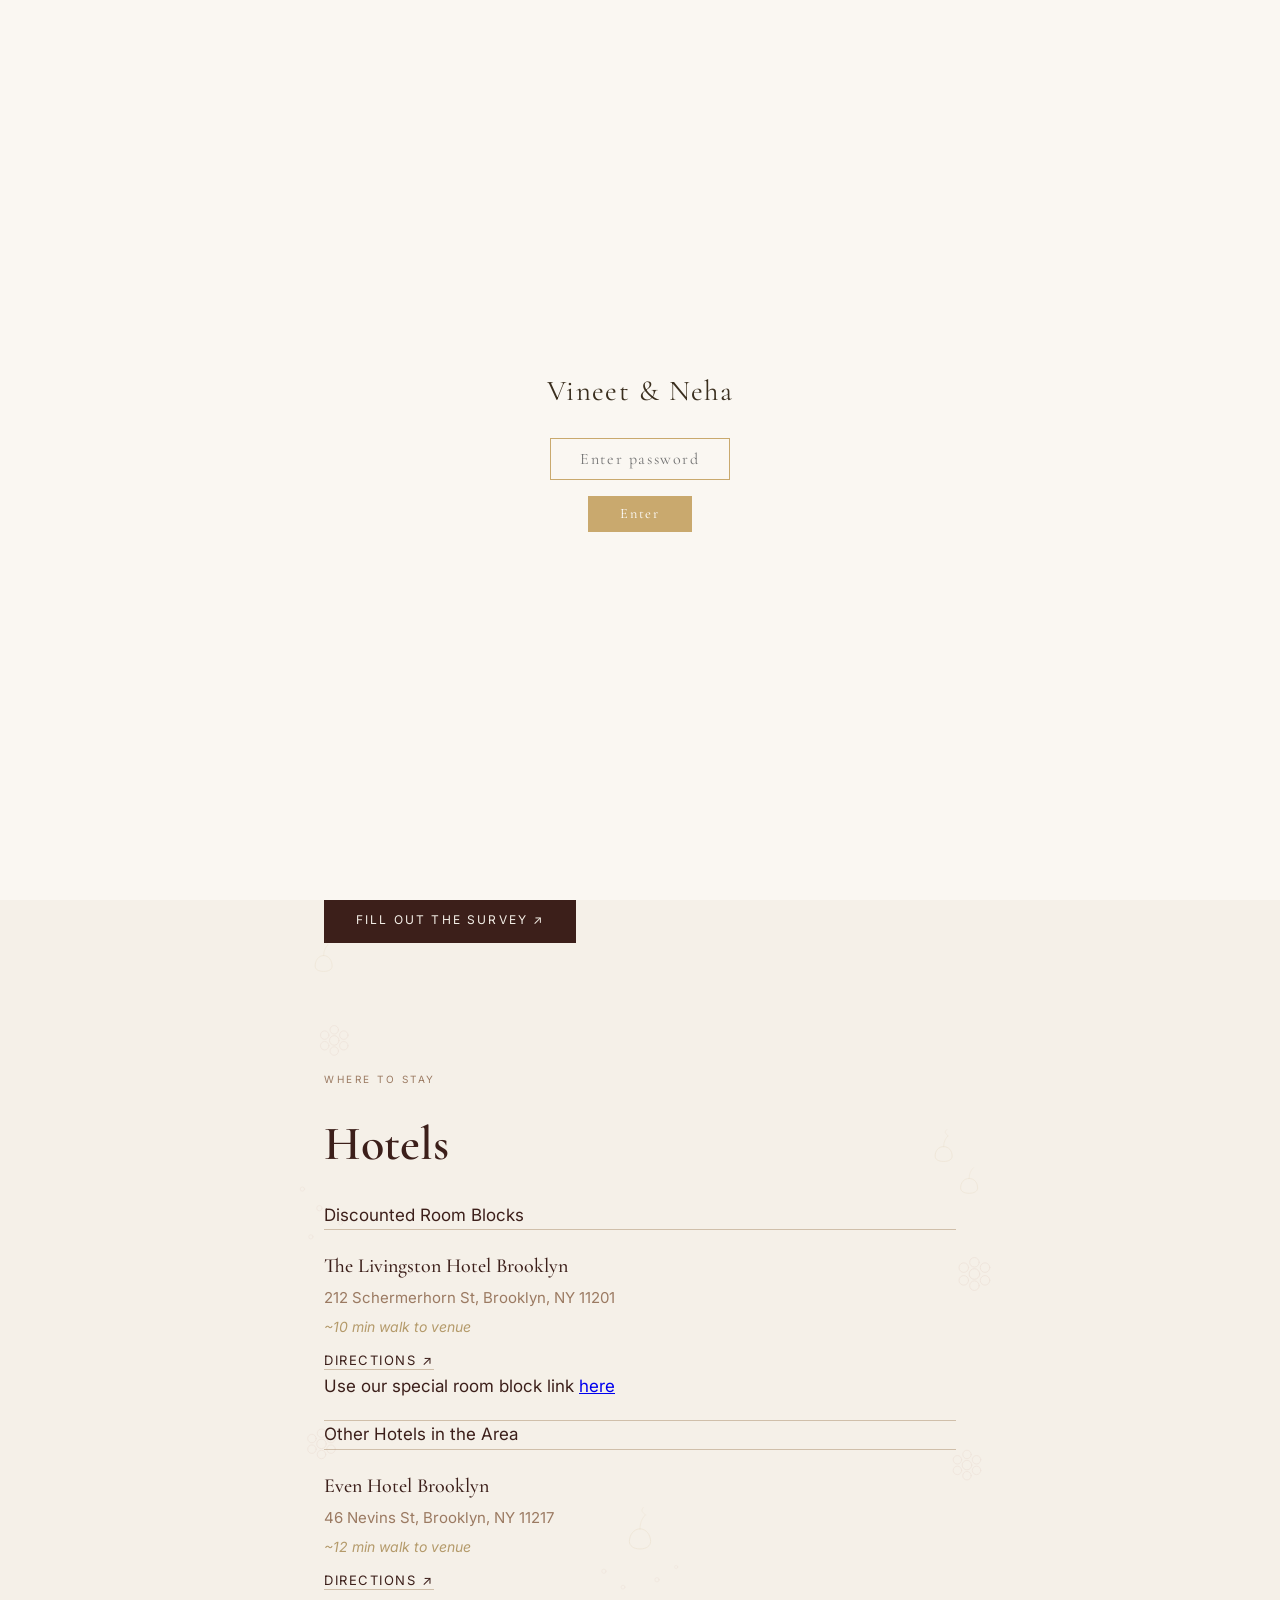
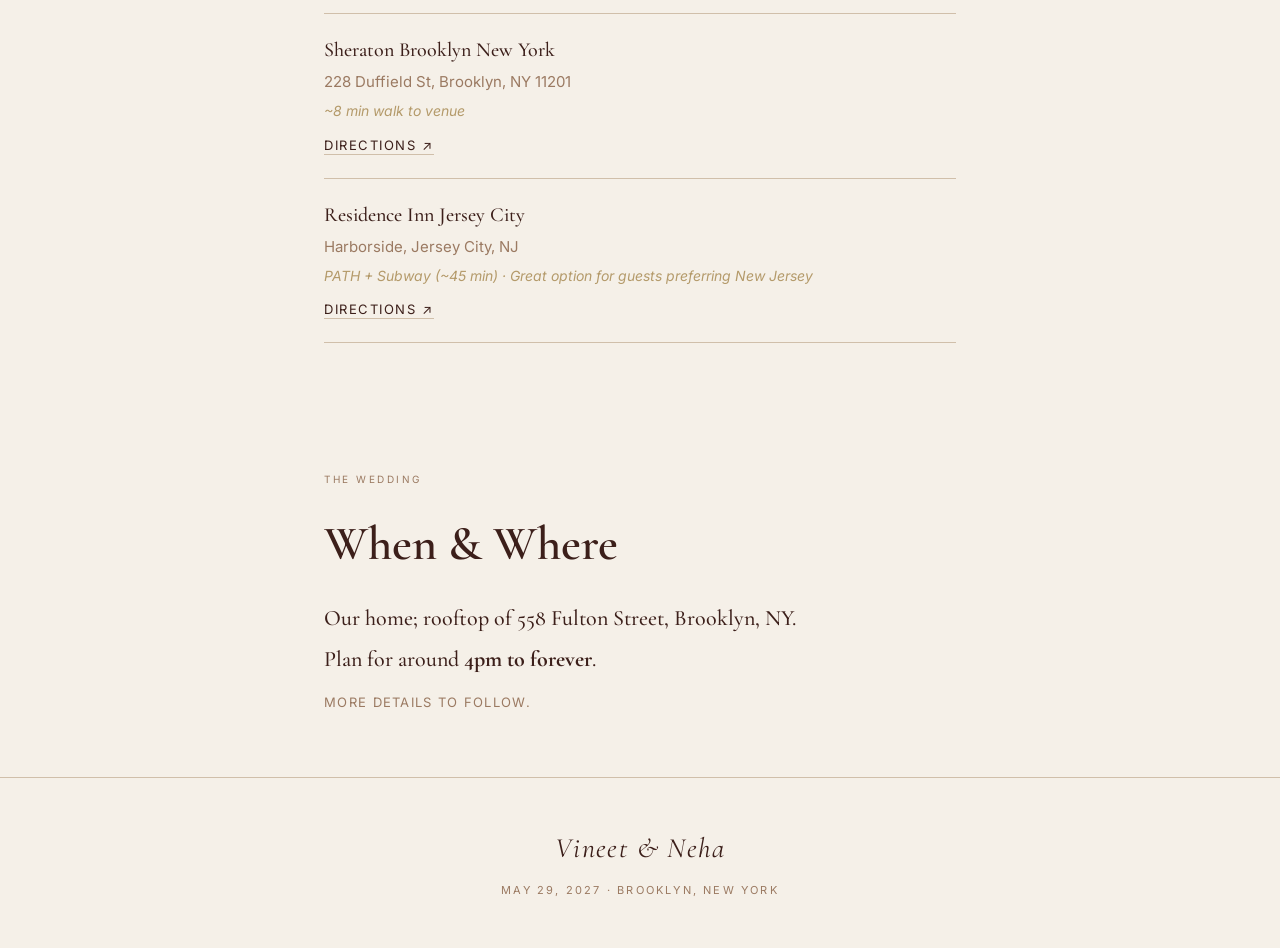
==== commit 2ecd0e16: "Split hotels into room blocks and other hotels sections" ====
--- a/index.html
+++ b/index.html
@@ -463,7 +463,12 @@
       <div class="container">
         <p class="section-label">Where to stay</p>
         <h2 class="section-title">Hotels</h2>
-        <ul class="hotel-list" id="hotel-list"></ul>
+
+        <p class="hotel-group-label">Discounted Room Blocks</p>
+        <ul class="hotel-list" id="hotel-list-block"></ul>
+
+        <p class="hotel-group-label">Other Hotels in the Area</p>
+        <ul class="hotel-list" id="hotel-list-other"></ul>
       </div>
     </section>
 
@@ -510,7 +515,8 @@
     document.getElementById("dresscode-text").textContent = WEDDING.dresscode;
 
     // Hotels
-    const hotelList = document.getElementById("hotel-list");
+    const blockList = document.getElementById("hotel-list-block");
+    const otherList = document.getElementById("hotel-list-other");
     WEDDING.hotels.forEach(hotel => {
       const li = document.createElement("li");
       li.className = "hotel-item";
@@ -519,9 +525,9 @@
         <p class="hotel-address">${hotel.address}</p>
         ${hotel.note ? `<p class="hotel-note">${hotel.note}</p>` : ""}
         <a class="hotel-maps" href="${hotel.mapsUrl}" target="_blank" rel="noopener">Directions ↗</a>
-        ${hotel.bookingUrl ? `<a class="hotel-maps" href="${hotel.bookingUrl}" target="_blank" rel="noopener">Book Room ↗</a>` : ""}
+        ${hotel.bookingUrl ? `<p class="hotel-booking">Use our special room block link <a href="${hotel.bookingUrl}" target="_blank" rel="noopener">here</a></p>` : ""}
       `;
-      hotelList.appendChild(li);
+      (hotel.bookingUrl ? blockList : otherList).appendChild(li);
     });
 
     // Footer
